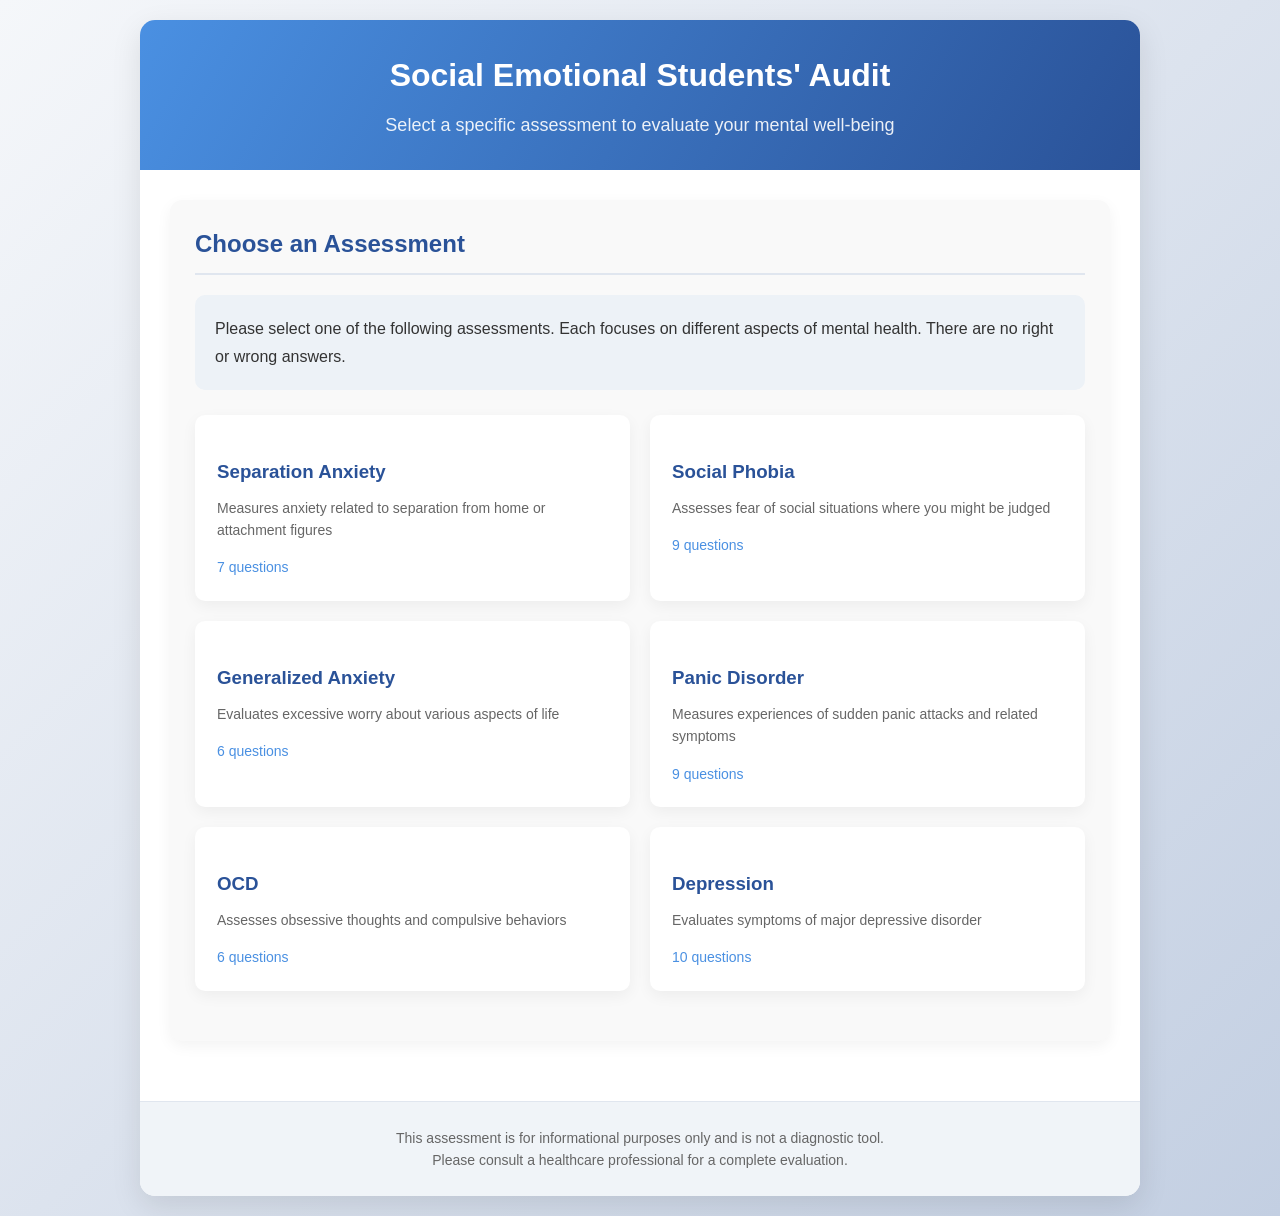
==== index.html @ ef43802e "first commit" ====
<!DOCTYPE html>
<html lang="en">
<head>
    <meta charset="UTF-8">
    <meta name="viewport" content="width=device-width, initial-scale=1.0">
    <title>Social Emotional Students' Audit</title>
    <link rel="stylesheet" href="style.css">
</head>
<body>
    <div class="container">
        <header>
            <h1>Social Emotional Students' Audit</h1>
            <p class="tagline">Select a specific assessment to evaluate your mental well-being</p>
        </header>
        
        <div class="content">
            <div id="test-selection-section">
                <div class="section">
                    <h2>Choose an Assessment</h2>
                    <div class="instructions">
                        <p>Please select one of the following assessments. Each focuses on different aspects of mental health. There are no right or wrong answers.</p>
                    </div>
                    
                    <div class="test-grid">
                        <div class="test-card" onclick="selectTest('separation')">
                            <h3>Separation Anxiety</h3>
                            <p>Measures anxiety related to separation from home or attachment figures</p>
                            <div class="questions-count">7 questions</div>
                        </div>
                        
                        <div class="test-card" onclick="selectTest('social')">
                            <h3>Social Phobia</h3>
                            <p>Assesses fear of social situations where you might be judged</p>
                            <div class="questions-count">9 questions</div>
                        </div>
                        
                        <div class="test-card" onclick="selectTest('generalized')">
                            <h3>Generalized Anxiety</h3>
                            <p>Evaluates excessive worry about various aspects of life</p>
                            <div class="questions-count">6 questions</div>
                        </div>
                        
                        <div class="test-card" onclick="selectTest('panic')">
                            <h3>Panic Disorder</h3>
                            <p>Measures experiences of sudden panic attacks and related symptoms</p>
                            <div class="questions-count">9 questions</div>
                        </div>
                        
                        <div class="test-card" onclick="selectTest('ocd')">
                            <h3>OCD</h3>
                            <p>Assesses obsessive thoughts and compulsive behaviors</p>
                            <div class="questions-count">6 questions</div>
                        </div>
                        
                        <div class="test-card" onclick="selectTest('depression')">
                            <h3>Depression</h3>
                            <p>Evaluates symptoms of major depressive disorder</p>
                            <div class="questions-count">10 questions</div>
                        </div>
                    </div>
                </div>
            </div>
            
            <div id="survey-section" class="hidden">
                <div class="section">
                    <h2 id="current-test-title">Test Title</h2>
                    
                    <div class="progress-container">
                        <div class="progress-text">Progress: <span id="progress-text">0%</span></div>
                        <div class="progress-bar">
                            <div class="progress" id="progress"></div>
                        </div>
                    </div>
                    
                    <div id="questions-container">
                    </div>
                    
                    <div class="nav-buttons">
                        <button id="prev-btn" class="secondary-btn" disabled>Previous</button>
                        <button id="next-btn">Next Question</button>
                    </div>
                </div>
            </div>
            
            <div id="completion-section" class="hidden">
                <div class="section">
                    <h2>Assessment Complete</h2>
                    <p>Thank you for completing the assessment. Your responses have been recorded.</p>
                    
                    <div class="results">
                        <h3>Your Results</h3>
                        <p id="results-content">Based on your responses, you may be experiencing some symptoms. It's important to consult with a mental health professional for a complete evaluation.</p>
                    </div>
                    
                    <div class="nav-buttons">
                        <button id="new-test-btn" class="secondary-btn">Take Another Test</button>
                        <button id="finish-btn">Finish</button>
                    </div>
                </div>
            </div>
        </div>
        
        <footer>
            <p>This assessment is for informational purposes only and is not a diagnostic tool.</p>
            <p>Please consult a healthcare professional for a complete evaluation.</p>
        </footer>
    </div>

    <script>
        // Test data
        const tests = {
            separation: {
                title: "Separation Anxiety Disorder",
                questions: [
                    "I would feel afraid of being on my own at home",
                    "I worry about being away from my parents",
                    "I feel scared if I have to sleep on my own",
                    "I have trouble going to school in the mornings because i feel nervous or afraid",
                    "I am afraid of being in a crowded place(like morning assembly, dining hall, house meetings, church service, entertainment)",
                    "I worry when I go to bed at night",
                    "I will often be scared if I had to stay away from home overnight"
                ]
            },
            social: {
                title: "Social Phobia",
                questions: [
                    "I worry when I think I have done poorly at something such as class test and examination",
                    "I feel worried when I have to take a class test",
                    "I feel worried when i think someone is angry with me",
                    "I worry that I will do badly at my school work",
                    "I worry I might look foolish in the eyes of others",
                    "I worry about making mistakes and being mocked",
                    "I worry what other people think of me",
                    "I feel afraid if I have to talk in front of my class",
                    "I feel afraid that I will make mistakes in front of people"
                ]
            },
            generalized: {
                title: "Generalized Anxiety Disorder",
                questions: [
                    "I worry about things",
                    "I worry that something awful will happen to someone in my family",
                    "I worry that bad things will happen to me",
                    "I worry that something bad will happen",
                    "I worry about what is going to happen",
                    "I think about death"
                ]
            },
            panic: {
                title: "Panic Disorder",
                questions: [
                    "When I have a problem, I get a funny feeling in my stomach",
                    "I suddenly have difficulty breathing for no reason",
                    "When I have a problem, my heart beats really fast",
                    "I suddenly start to tremble or shake when there is no reason for this",
                    "After I have a problem, I feel shaky",
                    "I get really scared for no reason at all",
                    "I get dizzy or faint when there is no reason for this",
                    "My heart suddenly starts to beat too quickly for no reason",
                    "I get a scared feeling when there is no reason for that"
                ]
            },
            ocd: {
                title: "Obsessive-Compulsive Disorder",
                questions: [
                    "I get bothered by bad or silly thoughts or pictures in my mind",
                    "I have to check that I have done things right (like the switch is off, or the door is locked)",
                    "I can't seem to get bad or silly thoughts out of my head",
                    "I have to think of special thoughts (like numbers or words) to stop bad things from happening",
                    "I have to do some things over and over again (like washing my hands, cleaning or putting things in a certain order)",
                    "I have to do some things in just the right way to stop bad things from happening"
                ]
            },
            depression: {
                title: "Major Depressive Disorder",
                questions: [
                    "I feel sad or empty",
                    "Nothing is much fun anymore",
                    "I have trouble sleeping",
                    "I have problems with my appetite",
                    "I have no energy for things",
                    "I feel guilty",
                    "I cannot think clearly",
                    "I feel worthless",
                    "I feel like I do not want to move",
                    "I feel restless"
                ]
            }
        };

        const options = ["Never", "Sometimes", "Often", "Always"];
        let currentTest = null;
        let currentQuestion = 0;
        let responses = {};
        
        // Select a test to take
        function selectTest(testId) {
            currentTest = testId;
            currentQuestion = 0;
            responses = {};
            
            // Update UI
            document.getElementById('test-selection-section').classList.add('hidden');
            document.getElementById('survey-section').classList.remove('hidden');
            document.getElementById('current-test-title').textContent = tests[testId].title;
            
            // Display first question
            displayQuestion();
        }
        
        // Display current question
        function displayQuestion() {
            const container = document.getElementById('questions-container');
            container.innerHTML = '';
            
            // Add question
            const questionElem = document.createElement('div');
            questionElem.className = 'question';
            
            const questionNumber = document.createElement('div');
            questionNumber.className = 'question-number';
            questionNumber.textContent = `Question ${currentQuestion + 1} of ${tests[currentTest].questions.length}`;
            questionElem.appendChild(questionNumber);
            
            const questionText = document.createElement('div');
            questionText.className = 'question-text';
            questionText.textContent = tests[currentTest].questions[currentQuestion];
            questionElem.appendChild(questionText);
            
            container.appendChild(questionElem);
            
            // Add options
            const optionsContainer = document.createElement('div');
            optionsContainer.className = 'options';
            
            options.forEach((option, index) => {
                const optionDiv = document.createElement('div');
                optionDiv.className = 'option';
                
                const input = document.createElement('input');
                input.type = 'radio';
                input.name = 'response';
                input.value = index;
                input.id = `option-${index}`;
                
                if (responses[currentQuestion] === index) {
                    input.checked = true;
                }
                
                input.addEventListener('change', () => {
                    responses[currentQuestion] = index;
                    updateNavigation();
                });
                
                const label = document.createElement('label');
                label.htmlFor = `option-${index}`;
                label.textContent = option;
                
                optionDiv.appendChild(input);
                optionDiv.appendChild(label);
                optionsContainer.appendChild(optionDiv);
            });
            
            container.appendChild(optionsContainer);
            
            // Update progress
            updateProgress();
            
            // Update navigation buttons
            updateNavigation();
        }
        
        // Update progress bar
        function updateProgress() {
            const progress = ((currentQuestion + 1) / tests[currentTest].questions.length) * 100;
            document.getElementById('progress').style.width = `${progress}%`;
            document.getElementById('progress-text').textContent = `${Math.round(progress)}%`;
        }
        
        // Update navigation buttons
        function updateNavigation() {
            const prevBtn = document.getElementById('prev-btn');
            const nextBtn = document.getElementById('next-btn');
            
            // Enable/disable previous button
            prevBtn.disabled = currentQuestion === 0;

            // Enable/disable next button based on whether current question is answered
            const isAnswered = responses[currentQuestion] !== undefined && responses[currentQuestion] !== null;
            nextBtn.disabled = !isAnswered;
            
            // Update next button text if at the last question
            if (currentQuestion === tests[currentTest].questions.length - 1) {
                nextBtn.textContent = 'Finish Test';
            } else {
                nextBtn.textContent = 'Next Question';
            }
        }
        
        // Navigate to next question
        function nextQuestion() {
            // Check if current question has been answered
            if (responses[currentQuestion] === undefined || responses[currentQuestion] === null) {
                alert('Please select an answer before proceeeding.');
                return
            }

            if (currentQuestion === tests[currentTest].questions.length - 1) {
                // Finished the test
                completeTest();
                return;
            }
            
            currentQuestion++;
            displayQuestion();
        }
        
        // Navigate to previous question
        function prevQuestion() {
            if (currentQuestion > 0) {
                currentQuestion--;
                displayQuestion();
            }
        }
        
        // Complete the test
        function completeTest() {
            document.getElementById('survey-section').classList.add('hidden');
            document.getElementById('completion-section').classList.remove('hidden');
            
            // Calculate a simple score (for demonstration only)
            const score = Object.values(responses).reduce((sum, response) => sum + (response || 0), 0);
            const maxScore = tests[currentTest].questions.length * 3;
            const percentage = (score / maxScore) * 100;
            
            // Display results based on score
            let resultText = "";
            if (percentage < 25) {
                resultText = "Based on your responses, you appear to have minimal symptoms in this area. This is a positive indicator of your mental well-being.";
            } else if (percentage < 50) {
                resultText = "Your responses suggest you may be experiencing some mild symptoms. It might be helpful to monitor these feelings and consider speaking with a professional if they persist.";
            } else if (percentage < 75) {
                resultText = "Your results indicate moderate symptoms that may be affecting your daily life. It's recommended to consult with a mental health professional for further evaluation.";
            } else {
                resultText = "Your responses suggest you may be experiencing significant symptoms. We strongly recommend consulting with a mental health professional for a comprehensive evaluation and support.";
            }
            
            document.getElementById('results-content').textContent = resultText;
            
            // Send data to backend
            sendResultsToBackend();
        }
        
        // Send results to backend
        function sendResultsToBackend() {
            const data = {
                testType: currentTest,
                responses: responses,
                score: Object.values(responses).reduce((sum, response) => sum + (response || 0), 0),
                timestamp: new Date().toISOString()
            };
            
            fetch('http://localhost:5000/save-results', {
                method: 'POST',
                headers: {
                    'Content-Type': 'application/json',
                },
                body: JSON.stringify(data),
            })
            .then(response => response.json())
            .then(data => {
                console.log('Results saved successfully:', data);
            })
            .catch((error) => {
                console.error('Error saving results:', error);
            });
        }
        
        // Start a new test
        function newTest() {
            document.getElementById('completion-section').classList.add('hidden');
            document.getElementById('test-selection-section').classList.remove('hidden');
        }
        
        // Finish and go back to selection
        function finishTest() {
            document.getElementById('completion-section').classList.add('hidden');
            document.getElementById('test-selection-section').classList.remove('hidden');
        }
        
        // Set up event listeners
        document.addEventListener('DOMContentLoaded', () => {
            document.getElementById('next-btn').addEventListener('click', nextQuestion);
            document.getElementById('prev-btn').addEventListener('click', prevQuestion);
            document.getElementById('new-test-btn').addEventListener('click', newTest);
            document.getElementById('finish-btn').addEventListener('click', finishTest);
        });
    </script>
</body>
</html>
---- style.css ----
* {
    box-sizing: border-box;
    margin: 0;
    padding: 0;
    font-family: 'Segoe UI', Tahoma, Geneva, Verdana, sans-serif;
}

body {
    background: linear-gradient(135deg, #f5f7fa 0%, #c3cfe2 100%);
    color: #333;
    line-height: 1.6;
    min-height: 100vh;
    padding: 20px;
}

.container {
    max-width: 1000px;
    margin: 0 auto;
    background: white;
    border-radius: 15px;
    box-shadow: 0 10px 30px rgba(0, 0, 0, 0.1);
    overflow: hidden;
}

header {
    background: linear-gradient(120deg, #4a90e2 0%, #2a5298 100%);
    color: white;
    padding: 30px;
    text-align: center;
}

h1 {
    font-size: 32px;
    margin-bottom: 10px;
}

.tagline {
    font-size: 18px;
    opacity: 0.9;
}

.content {
    padding: 30px;
}

.section {
    margin-bottom: 30px;
    padding: 25px;
    border-radius: 12px;
    background: #f9f9f9;
    box-shadow: 0 5px 15px rgba(0, 0, 0, 0.05);
}

h2 {
    color: #2a5298;
    margin-bottom: 20px;
    padding-bottom: 10px;
    border-bottom: 2px solid #e0e6ef;
}

h3 {
    color: #4a90e2;
    margin: 20px 0 15px;
}

.instructions {
    background: #edf2f7;
    padding: 20px;
    border-radius: 10px;
    margin-bottom: 25px;
    font-size: 16px;
    line-height: 1.7;
}

.test-grid {
    display: grid;
    grid-template-columns: repeat(auto-fill, minmax(300px, 1fr));
    gap: 20px;
    margin: 25px 0;
}

.test-card {
    background: white;
    border-radius: 10px;
    padding: 20px;
    box-shadow: 0 5px 15px rgba(0, 0, 0, 0.05);
    transition: transform 0.3s, box-shadow 0.3s;
    cursor: pointer;
    border: 2px solid transparent;
}

.test-card:hover {
    transform: translateY(-5px);
    box-shadow: 0 8px 20px rgba(0, 0, 0, 0.1);
    border-color: #4a90e2;
}

.test-card h3 {
    color: #2a5298;
    margin-bottom: 10px;
}

.test-card p {
    color: #666;
    font-size: 14px;
    margin-bottom: 15px;
}

.question {
    margin-bottom: 25px;
    padding-bottom: 20px;
    border-bottom: 1px solid #eee;
}

.question-text {
    font-weight: 500;
    margin-bottom: 15px;
    font-size: 17px;
}

.options {
    display: grid;
    grid-template-columns: repeat(4, 1fr);
    gap: 10px;
}

.option {
    display: flex;
    flex-direction: column;
    align-items: center;
}

.option input[type="radio"] {
    margin-bottom: 8px;
    transform: scale(1.4);
    cursor: pointer;
}

.option input[type="radio"]:required {
    border-color: e74c3c;
}

.option label {
    font-size: 14px;
    text-align: center;
    cursor: pointer;
}

.nav-buttons {
    display: flex;
    justify-content: space-between;
    margin-top: 30px;
}

button {
    background: linear-gradient(120deg, #4a90e2 0%, #2a5298 100%);
    color: white;
    border: none;
    padding: 14px 28px;
    border-radius: 8px;
    cursor: pointer;
    font-size: 16px;
    font-weight: 600;
    transition: all 0.3s;
    box-shadow: 0 4px 6px rgba(50, 90, 200, 0.2);
}

button:hover {
    transform: translateY(-2px);
    box-shadow: 0 6px 12px rgba(50, 90, 200, 0.3);
}

button:disabled {
    background: #cccccc;
    cursor: not-allowed;
    transform: none;
    box-shadow: none;
}

.secondary-btn {
    background: #f0f4f8;
    color: #4a90e2;
    border: 1px solid #d0d9e6;
}

.progress-container {
    margin: 30px 0;
}

.progress-text {
    text-align: center;
    margin-bottom: 10px;
    font-weight: 500;
    color: #4a90e2;
}

.progress-bar {
    height: 12px;
    background-color: #e0e6ef;
    border-radius: 10px;
    overflow: hidden;
}

.progress {
    height: 100%;
    background: linear-gradient(120deg, #4a90e2 0%, #2a5298 100%);
    width: 0%;
    transition: width 0.5s;
    border-radius: 10px;
}

footer {
    text-align: center;
    padding: 25px;
    background: #f0f4f8;
    color: #666;
    font-size: 14px;
    border-top: 1px solid #e0e6ef;
}

.hidden {
    display: none;
}

.results {
    background: #edf7ff;
    padding: 25px;
    border-radius: 10px;
    margin-top: 30px;
}

.results h3 {
    color: #2a5298;
    margin-bottom: 15px;
}

.question-number {
    font-weight: 600;
    color: #4a90e2;
    margin-bottom: 10px;
}

.questions-count {
    font-size: 14px;
    color: #4a90e2;
    font-weight: 500;
}

@media (max-width: 768px) {
    .options {
        grid-template-columns: repeat(2, 1fr);
        gap: 15px;
    }
    
    .test-grid {
        grid-template-columns: 1fr;
    }
    
    button {
        padding: 12px 20px;
        font-size: 15px;
    }
    
    .content {
        padding: 15px;
    }
    
    .section {
        padding: 20px;
    }
}
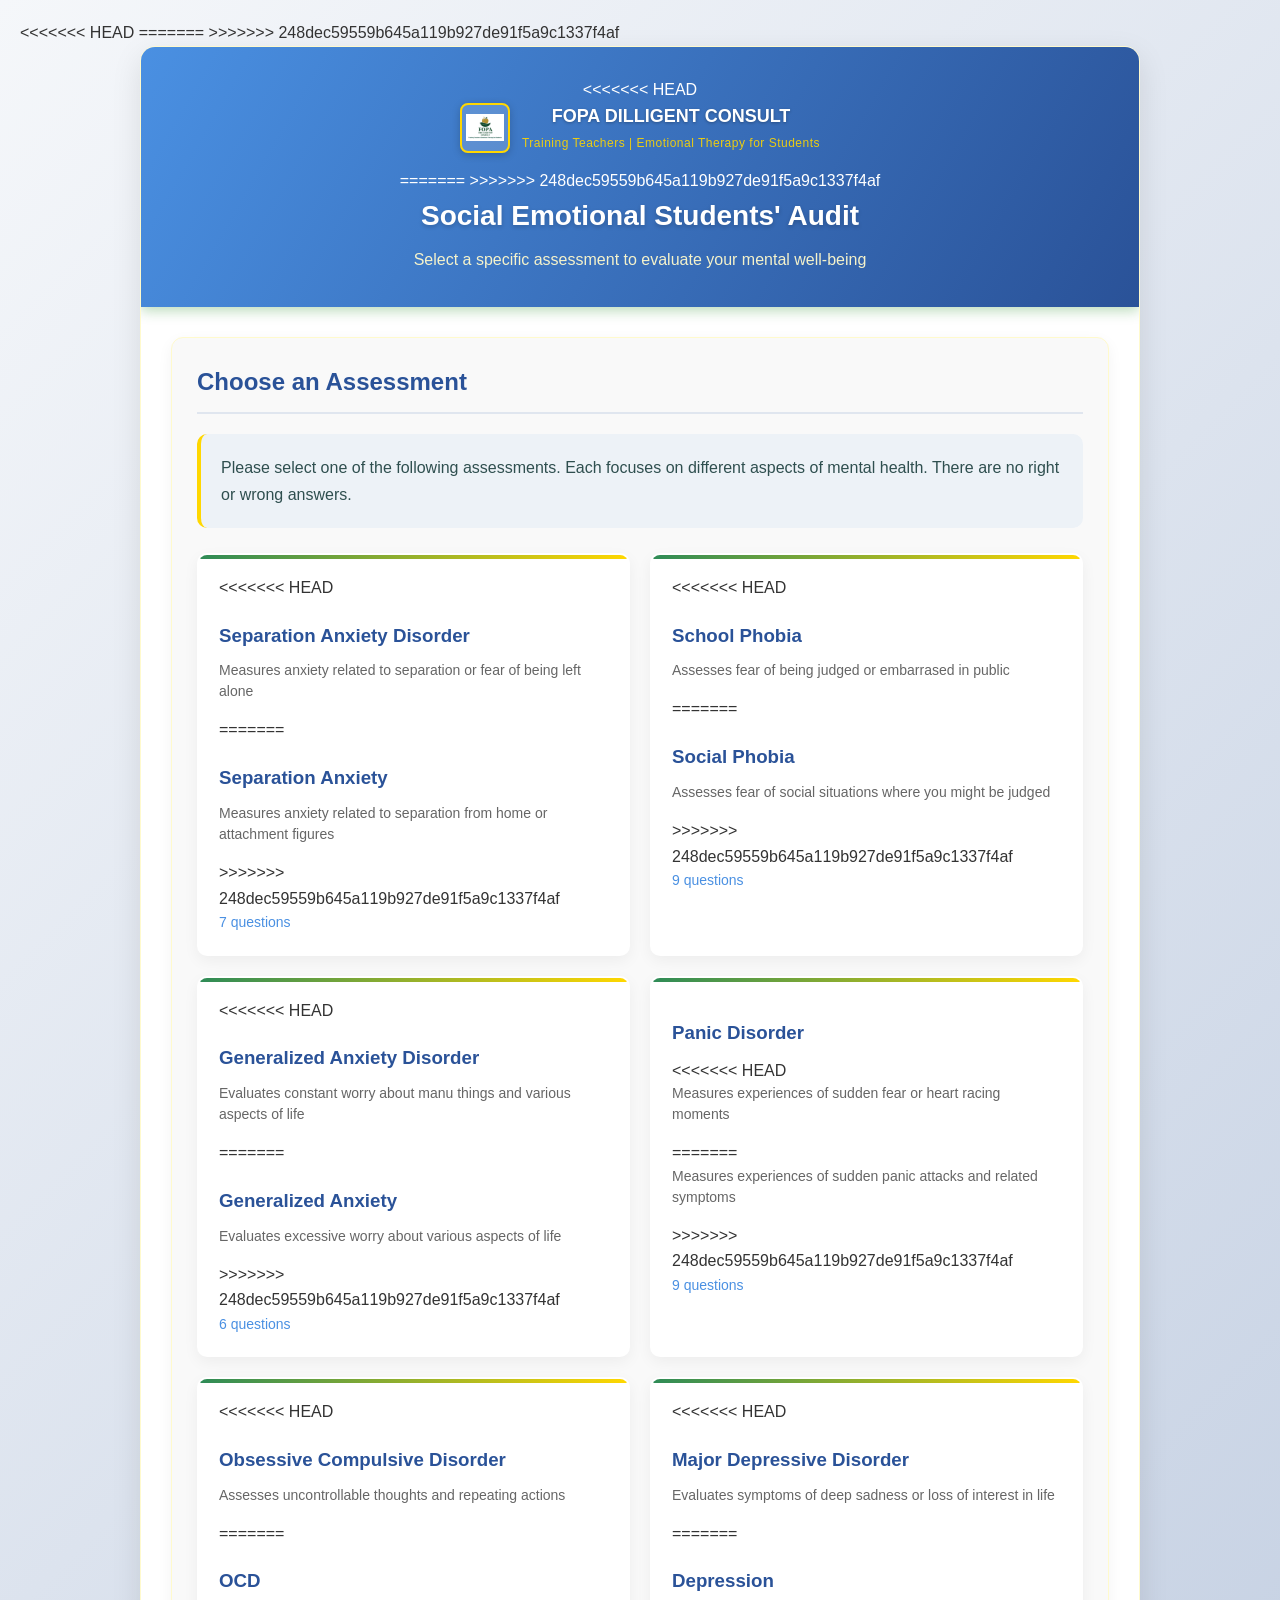
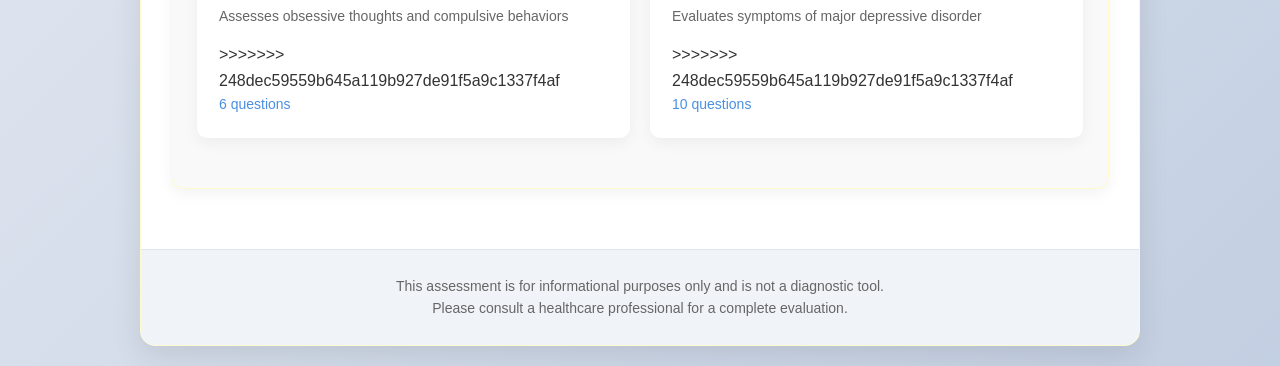
==== commit 3fccb55d: "first commit" ====
--- a/index.html
+++ b/index.html
@@ -4,11 +4,25 @@
     <meta charset="UTF-8">
     <meta name="viewport" content="width=device-width, initial-scale=1.0">
     <title>Social Emotional Students' Audit</title>
+<<<<<<< HEAD
+    <link rel="stylesheet" href="static/style.css">
+=======
     <link rel="stylesheet" href="style.css">
+>>>>>>> 248dec59559b645a119b927de91f5a9c1337f4af
 </head>
 <body>
     <div class="container">
         <header>
+<<<<<<< HEAD
+            <div class="logo-container">
+                <img src="static/WhatsApp Image 2025-09-24 at 12.29.57_2d3b532d.jpg" alt="FOPA DILLIGENT CONSULT Logo" class="logo">
+                <div class="logo-text">
+                    <h1>FOPA DILLIGENT CONSULT</h1>
+                    <p class="organization-tagline">Training Teachers | Emotional Therapy for Students </p>
+                </div>  
+            </div>  
+=======
+>>>>>>> 248dec59559b645a119b927de91f5a9c1337f4af
             <h1>Social Emotional Students' Audit</h1>
             <p class="tagline">Select a specific assessment to evaluate your mental well-being</p>
         </header>
@@ -23,38 +37,67 @@
                     
                     <div class="test-grid">
                         <div class="test-card" onclick="selectTest('separation')">
+<<<<<<< HEAD
+                            <h3>Separation Anxiety Disorder</h3>
+                            <p>Measures anxiety related to separation or fear of being left alone</p>
+=======
                             <h3>Separation Anxiety</h3>
                             <p>Measures anxiety related to separation from home or attachment figures</p>
+>>>>>>> 248dec59559b645a119b927de91f5a9c1337f4af
                             <div class="questions-count">7 questions</div>
                         </div>
                         
                         <div class="test-card" onclick="selectTest('social')">
+<<<<<<< HEAD
+                            <h3>School Phobia</h3>
+                            <p>Assesses fear of being judged or embarrased in public</p>
+=======
                             <h3>Social Phobia</h3>
                             <p>Assesses fear of social situations where you might be judged</p>
+>>>>>>> 248dec59559b645a119b927de91f5a9c1337f4af
                             <div class="questions-count">9 questions</div>
                         </div>
                         
                         <div class="test-card" onclick="selectTest('generalized')">
+<<<<<<< HEAD
+                            <h3>Generalized Anxiety Disorder</h3>
+                            <p>Evaluates constant worry about manu things and various aspects of life</p>
+=======
                             <h3>Generalized Anxiety</h3>
                             <p>Evaluates excessive worry about various aspects of life</p>
+>>>>>>> 248dec59559b645a119b927de91f5a9c1337f4af
                             <div class="questions-count">6 questions</div>
                         </div>
                         
                         <div class="test-card" onclick="selectTest('panic')">
                             <h3>Panic Disorder</h3>
+<<<<<<< HEAD
+                            <p>Measures experiences of sudden fear or heart racing moments</p>
+=======
                             <p>Measures experiences of sudden panic attacks and related symptoms</p>
+>>>>>>> 248dec59559b645a119b927de91f5a9c1337f4af
                             <div class="questions-count">9 questions</div>
                         </div>
                         
                         <div class="test-card" onclick="selectTest('ocd')">
+<<<<<<< HEAD
+                            <h3>Obsessive Compulsive Disorder</h3>
+                            <p>Assesses uncontrollable thoughts and repeating actions</p>
+=======
                             <h3>OCD</h3>
                             <p>Assesses obsessive thoughts and compulsive behaviors</p>
+>>>>>>> 248dec59559b645a119b927de91f5a9c1337f4af
                             <div class="questions-count">6 questions</div>
                         </div>
                         
                         <div class="test-card" onclick="selectTest('depression')">
+<<<<<<< HEAD
+                            <h3>Major Depressive Disorder</h3>
+                            <p>Evaluates symptoms of deep sadness or loss of interest in life</p>
+=======
                             <h3>Depression</h3>
                             <p>Evaluates symptoms of major depressive disorder</p>
+>>>>>>> 248dec59559b645a119b927de91f5a9c1337f4af
                             <div class="questions-count">10 questions</div>
                         </div>
                     </div>
@@ -107,6 +150,69 @@
     </div>
 
     <script>
+<<<<<<< HEAD
+        // Scoring interpretation data
+        const scoringRanges = {
+            separation: {
+                ranges: [
+                    { min: 0, max: 5, stage: "Normal Stage", message: "Your results show that you feel okay most days. You are managing separation anxiety (fear of being left alone) very well, and can cope with school and social life." },
+                    { min: 6, max: 10, stage: "Mild Stage", message: "Your results show that you're struggling a bit more than usual. Some signs of separation anxiety (fear of being left alone) are beginning to show (manifest) but they are still manageable." },
+                    { min: 11, max: 16, stage: "Elevated Stage", message: "Your results show that separation anxiety (fear of being left alone) is becoming more serious and it's affecting your school life (i.e., academics, behaviour, relational adjustments)." },
+                    { min: 17, max: 21, stage: "Clinical/Counselling Stage", message: "Your results show that your separation anxiety (fear of being left alone) has become severe or extreme making school life very difficult. You may require a professional help including counselling and medical intervention." },
+
+                ],
+                maxScore: 21 // 7 questions, max score 3 each
+            },
+            social: {
+                ranges: [
+                    { min: 0, max: 6, stage: "Normal Stage", message: "Your results show that you feel okay most days. You are managing your fear of being judged or embarrassed in public very well, and can cope with school and social life." },
+                    { min: 7, max: 13, stage: "Mild Stage", message: "Your results show that you're struggling a bit more than usual. Some signs of social phobia (fear of being judged or embarrassed in public) are beginning to show (manifest) but they are still manageable." },
+                    { min: 14, max: 20, stage: "Elevated Stage", message: "Your results show that social phobia (fear of being judged or embarrassed in public) is becoming more serious and it's affecting your school life (i.e., academics, behaviour, relational adjustments)." },
+                    { min: 21, max: 27, stage: "Clinical/Counselling Stage", message: "Your results show that your social phobia (fear of being judged or embarrassed in public) has become severe or extreme making school life very difficult. You may require a professional help including counselling and medical intervention." },
+                ],
+                maxScore: 27 // 9 questions, max score 3 each
+            },
+            generalized: {
+                ranges: [
+            { min: 0, max: 4, stage: "Normal Stage", message: "Your results show that you feel okay most days. You are managing your possible worry about many things that may happen particularly in school." },
+            { min: 5, max: 9, stage: "Mild Stage", message: "Your results show that you're struggling a bit more than usual. Some signs of constant worrying are beginning to show but they are still manageable with the right help." },
+            { min: 10, max: 13, stage: "Elevated Stage", message: "Your results show that your constant worry about many things is becoming more serious and may be affecting your school life and relationships (academics, behaviour, relational adjustments)." },
+            { min: 14, max: 18, stage: "Clinical/Counselling Stage", message: "Your results show that your constant worrying about many things has become severe and profound making school life very difficult. You may require a professional help including counselling and medical intervention." }
+                ],
+                maxScore: 18 // 6 questions, max score 3 each
+            },
+            panic: {
+                ranges: [
+            { min: 0, max: 6, stage: "Normal Stage", message: "Your results show that you feel okay most days. You are managing your sudden fear attacks, and you are able to cope with school and social life." },
+            { min: 7, max: 13, stage: "Mild Stage", message: "Your results show that you're struggling a bit more than usual. Some signs of sudden fear attacks or panic disorder are beginning to manifest but they are still manageable." },
+            { min: 14, max: 20, stage: "Elevated Stage", message: "Your results show that sudden fear attacks or heart racing moments are becoming more serious and may be affecting your school life and social interaction (i.e., academics, behaviour, relational adjustments)." },
+            { min: 21, max: 27, stage: "Clinical/Counselling Stage", message: "Your results show that your sudden fear attacks or heart racing moments has become severe or extreme making school life very difficult. You may require a professional help including counselling and medical intervention." }
+                ],
+                maxScore: 27 // 9 questions, max score 3 each
+            },
+            ocd: {
+                ranges: [
+            { min: 0, max: 4, stage: "Normal Stage", message: "Your results indicate that you feel okay most days. You have little to no symptoms of uncontrollable thoughts and you are coping very well with school life." },
+            { min: 5, max: 9, stage: "Mild Stage", message: "Your results show that you may be struggling with repetitive thoughts. Some signs of obsessive-compulsive disorder may be manifesting but they are still manageable." },
+            { min: 10, max: 13, stage: "Elevated Stage", message: "Your results show that uncontrollable thoughts and ideation are becoming more serious and may be affecting your school life and social interaction (i.e., academics, behaviour, relational adjustments)." },
+            { min: 14, max: 18, stage: "Clinical/Counselling Stage", message: "Your results show that uncontrollable thoughts have become severe or extreme making school life very difficult. You may require a professional help including counselling and medical intervention." }
+                ],
+                maxScore: 18 // 6 questions, max score 3 each
+            },
+            depression: {
+                ranges: [
+            { min: 0, max: 7, stage: "Normal Stage", message: "Your results indicate that you feel most days. You have little to no symptoms of deep sadness or loss of interest in life generally." },
+            { min: 8, max: 15, stage: "Mild Stage", message: "Your results show that you may be struggling with major depressive disorder. Some symptoms of deep sadness or loss of interest in life may be showing but they are still manageable." },
+            { min: 16, max: 22, stage: "Elevated Stage", message: "Your results show that your loss of interest in life or deep sadness is becoming more serious and may be affecting your school life and social interaction (i.e., academics, behaviour, relational adjustments)." },
+            { min: 23, max: 30, stage: "Counselling/Clinical Stage", message: "Your results show that your loss of interest in life has become severe or extreme making school and social life very difficult. You may require a professional help including counselling and medical intervention." }
+                ],
+                maxScore: 30 // 10 questions, max score 3 each
+            }
+
+        };
+
+=======
+>>>>>>> 248dec59559b645a119b927de91f5a9c1337f4af
         // Test data
         const tests = {
             separation: {
@@ -122,7 +228,11 @@
                 ]
             },
             social: {
+<<<<<<< HEAD
+                title: "School Phobia",
+=======
                 title: "Social Phobia",
+>>>>>>> 248dec59559b645a119b927de91f5a9c1337f4af
                 questions: [
                     "I worry when I think I have done poorly at something such as class test and examination",
                     "I feel worried when I have to take a class test",
@@ -328,6 +438,64 @@
             document.getElementById('survey-section').classList.add('hidden');
             document.getElementById('completion-section').classList.remove('hidden');
             
+<<<<<<< HEAD
+            // Calculate score based on your point system (Never=0, Sometimes=1, Often=2, Always=3)
+            const score = Object.values(responses).reduce((sum, response) => sum + (response || 0), 0);
+            const maxScore = scoringRanges[currentTest].maxScore;
+
+            // Find the appropriate stage based on score
+            const stageInfo = scoringRanges[currentTest].ranges.find(range => 
+                score >= range.min && score <= range.max
+            ) || scoringRanges[currentTest].ranges[scoringRanges[currentTest].ranges.length - 1];
+
+            // Display results
+            const resultsContent = document.getElementById('results-content');
+            resultsContent.innerHTML = `
+                <div class="score-display">
+                    <h4>Your Score: ${score} out of ${maxScore}</h4>
+                    <div class="stage-indicator ${stageInfo.stage.toLowerCase().replace('/', '-').replace(' ', '-')}">
+                        <strong>${stageInfo.stage}</strong>
+                    </div>
+                </div>
+                <div class="interpretation">
+                    <p>${stageInfo.message}</p>
+                </div>
+                <div class="score-breakdown">
+                    <p><strong>Score Interpretation:</strong></p>
+                    <p>${score} points: ${getScoreDescription(score, currentTest)}</p>
+                </div>
+            `;
+            
+            // Send data to backend
+            sendResultsToBackend(score, stageInfo.stage);
+        }
+
+        // Helper function to get score description
+        function getScoreDescription(score, testType) {
+             const ranges = scoringRanges[testType].ranges;
+            for (let range of ranges) {
+                if (score >= range.min && score <= range.max) {
+                    return `This falls within the ${range.stage} range (${range.min}-${range.max} points)`;
+                }
+            }
+            return "Score interpretation not available";
+        }
+        
+        // Save results to localStorage
+        function sendResultsToBackend(score, stage) {
+            const data = {
+                testType: currentTest,
+                testTitle: tests[currentTest].title,
+                responses: responses,
+                score: score,
+                stage: stage,
+                maxScore: scoringRanges[currentTest].maxScore,
+                timestamp: new Date().toISOString()
+            };
+            let results = JSON.parse(localStorage.getItem('assessmentResults') || '[]');
+            results.push(data);
+            localStorage.setItem('assessmentResults', JSON.stringify(results));
+=======
             // Calculate a simple score (for demonstration only)
             const score = Object.values(responses).reduce((sum, response) => sum + (response || 0), 0);
             const maxScore = tests[currentTest].questions.length * 3;
@@ -374,6 +542,7 @@
             .catch((error) => {
                 console.error('Error saving results:', error);
             });
+>>>>>>> 248dec59559b645a119b927de91f5a9c1337f4af
         }
         
         // Start a new test
--- a/static/style.css
+++ b/static/style.css
@@ -0,0 +1,523 @@
+/* Green and Yellow Color Scheme to match your image */
+:root {
+    --primary-green: #2e8b57;      /* Forest green - main brand color */
+    --secondary-green: #3cb371;    /* Medium sea green - accents */
+    --accent-yellow: #ffd700;      /* Golden yellow - highlights */
+    --light-yellow: #fffacd;       /* Lemon chiffon - backgrounds */
+    --dark-green: #228b22;         /* Forest green darker - text accents */
+    --warm-yellow: #ffec8b;        /* Light goldenrod - secondary backgrounds */
+    --text-dark: #2f4f4f;          /* Dark slate gray - main text */
+}
+
+/* Header with gradient background */
+header {
+    background: linear-gradient(135deg, var(--dark-green) 0%, var(--primary-green) 100%);
+    color: white;
+    padding: 15px 30px;
+    text-align: center;
+    box-shadow: 0 4px 12px rgba(34, 139, 34, 0.3);
+}
+
+/* Option 5: Balanced compact logo design */
+.logo-container {
+    display: flex;
+    align-items: center;
+    justify-content: center;
+    gap: 12px;
+    margin-bottom: 15px;
+}
+
+.logo {
+    width: 50px;
+    height: 50px;
+    border-radius: 8px;
+    object-fit: contain;
+    background: rgba(255, 255, 255, 0.15);
+    padding: 4px;
+    border: 2px solid var(--accent-yellow);
+    box-shadow: 0 2px 8px rgba(0, 0, 0, 0.2);
+}
+
+.logo-text h1 {
+    font-size: 18px;
+    margin-bottom: 3px;
+    color: white;
+    font-weight: 600;
+    text-shadow: 0 1px 3px rgba(0, 0, 0, 0.3);
+}
+
+.organization-tagline {
+    font-size: 12px;
+    opacity: 0.9;
+    margin: 0;
+    color: var(--accent-yellow);
+    font-weight: 400;
+    letter-spacing: 0.5px;
+}
+
+/* Main header content */
+header h1 {
+    font-size: 28px;
+    margin-bottom: 8px;
+    color: white;
+    text-shadow: 0 2px 4px rgba(0, 0, 0, 0.2);
+    font-weight: 700;
+}
+
+header .tagline {
+    font-size: 16px;
+    opacity: 0.95;
+    font-weight: 300;
+    color: var(--light-yellow);
+    margin-bottom: 5px;
+}
+
+/* Body and container */
+body {
+    background: linear-gradient(135deg, #f8fff8 0%, #fffef0 100%);
+    color: var(--text-dark);
+    line-height: 1.6;
+    min-height: 100vh;
+    padding: 20px;
+}
+
+.container {
+    max-width: 1000px;
+    margin: 0 auto;
+    background: white;
+    border-radius: 15px;
+    box-shadow: 0 8px 32px rgba(46, 139, 87, 0.15);
+    overflow: hidden;
+    border: 1px solid var(--light-yellow);
+}
+
+/* Sections */
+.section {
+    margin-bottom: 30px;
+    padding: 25px;
+    border-radius: 12px;
+    background: linear-gradient(135deg, #ffffff 0%, #fafffa 100%);
+    box-shadow: 0 4px 15px rgba(46, 139, 87, 0.08);
+    border: 1px solid var(--light-yellow);
+}
+
+h2 {
+    color: var(--dark-green);
+    margin-bottom: 20px;
+    padding-bottom: 10px;
+    border-bottom: 2px solid var(--warm-yellow);
+    font-weight: 600;
+}
+
+h3 {
+    color: var(--primary-green);
+    margin: 20px 0 15px;
+    font-weight: 600;
+}
+
+/* Instructions */
+.instructions {
+    background: linear-gradient(135deg, var(--light-yellow) 0%, var(--warm-yellow) 100%);
+    padding: 20px;
+    border-radius: 10px;
+    margin-bottom: 25px;
+    font-size: 16px;
+    line-height: 1.7;
+    border-left: 4px solid var(--accent-yellow);
+    color: var(--text-dark);
+}
+
+/* Test cards */
+.test-grid {
+    display: grid;
+    grid-template-columns: repeat(auto-fill, minmax(300px, 1fr));
+    gap: 20px;
+    margin: 25px 0;
+}
+
+.test-card {
+    background: linear-gradient(135deg, #ffffff 0%, #f8f8f8 100%);
+    border-radius: 10px;
+    padding: 20px;
+    box-shadow: 0 4px 15px rgba(46, 139, 87, 0.1);
+    transition: all 0.3s ease;
+    cursor: pointer;
+    border: 2px solid transparent;
+    position: relative;
+    overflow: hidden;
+}
+
+.test-card::before {
+    content: '';
+    position: absolute;
+    top: 0;
+    left: 0;
+    right: 0;
+    height: 4px;
+    background: linear-gradient(90deg, var(--primary-green), var(--accent-yellow));
+}
+
+.test-card:hover {
+    border-color: var(--primary-green);
+    transform: translateY(-5px);
+    box-shadow: 0 8px 25px rgba(46, 139, 87, 0.2);
+}
+
+.test-card h3 {
+    color: var(--dark-green);
+    margin-bottom: 10px;
+}
+
+.test-card p {
+    color: var(--text-dark);
+    font-size: 14px;
+    margin-bottom: 15px;
+    line-height: 1.5;
+}
+
+.questions-count {
+    color: var(--primary-green);
+    font-weight: 600;
+    font-size: 13px;
+}
+
+/* Progress bar */
+.progress-container {
+    margin: 30px 0;
+}
+
+.progress-text {
+    text-align: center;
+    margin-bottom: 10px;
+    font-weight: 600;
+    color: var(--primary-green);
+}
+
+.progress-bar {
+    height: 12px;
+    background-color: var(--light-yellow);
+    border-radius: 10px;
+    overflow: hidden;
+    border: 1px solid var(--warm-yellow);
+}
+
+.progress {
+    height: 100%;
+    background: linear-gradient(135deg, var(--primary-green) 0%, var(--accent-yellow) 100%);
+    width: 0%;
+    transition: width 0.5s ease;
+    border-radius: 10px;
+}
+
+/* Questions */
+.question {
+    margin-bottom: 25px;
+    padding-bottom: 20px;
+    border-bottom: 1px solid var(--light-yellow);
+}
+
+.question-number {
+    font-weight: 600;
+    color: var(--primary-green);
+    margin-bottom: 10px;
+    font-size: 14px;
+}
+
+.question-text {
+    font-weight: 500;
+    margin-bottom: 15px;
+    font-size: 17px;
+    color: var(--text-dark);
+}
+
+/* Options */
+.options {
+    display: grid;
+    grid-template-columns: repeat(4, 1fr);
+    gap: 10px;
+}
+
+.option {
+    display: flex;
+    flex-direction: column;
+    align-items: center;
+    padding: 10px;
+    border-radius: 8px;
+    transition: background-color 0.3s;
+}
+
+.option:hover {
+    background-color: var(--light-yellow);
+}
+
+.option input[type="radio"] {
+    margin-bottom: 8px;
+    transform: scale(1.4);
+    cursor: pointer;
+    accent-color: var(--primary-green);
+}
+
+.option input[type="radio"]:checked {
+    accent-color: var(--accent-yellow);
+}
+
+.option label {
+    font-size: 14px;
+    text-align: center;
+    cursor: pointer;
+    font-weight: 500;
+    color: var(--text-dark);
+}
+
+.option input[type="radio"]:checked + label {
+    color: var(--primary-green);
+    font-weight: 600;
+}
+
+/* Buttons */
+.nav-buttons {
+    display: flex;
+    justify-content: space-between;
+    margin-top: 30px;
+}
+
+button {
+    background: linear-gradient(135deg, var(--primary-green) 0%, var(--secondary-green) 100%);
+    color: white;
+    border: none;
+    padding: 14px 28px;
+    border-radius: 8px;
+    cursor: pointer;
+    font-size: 16px;
+    font-weight: 600;
+    transition: all 0.3s ease;
+    box-shadow: 0 4px 12px rgba(46, 139, 87, 0.3);
+    position: relative;
+    overflow: hidden;
+}
+
+button::before {
+    content: '';
+    position: absolute;
+    top: 0;
+    left: -100%;
+    width: 100%;
+    height: 100%;
+    background: linear-gradient(90deg, transparent, rgba(255, 255, 255, 0.2), transparent);
+    transition: left 0.5s;
+}
+
+button:hover::before {
+    left: 100%;
+}
+
+button:hover {
+    transform: translateY(-2px);
+    box-shadow: 0 6px 20px rgba(46, 139, 87, 0.4);
+}
+
+button:disabled {
+    background: #cccccc;
+    cursor: not-allowed;
+    transform: none;
+    box-shadow: none;
+}
+
+button:disabled:hover::before {
+    left: -100%;
+}
+
+.secondary-btn {
+    background: var(--light-yellow);
+    color: var(--dark-green);
+    border: 2px solid var(--accent-yellow);
+    box-shadow: 0 2px 8px rgba(255, 215, 0, 0.3);
+}
+
+.secondary-btn:hover {
+    background: var(--accent-yellow);
+    color: var(--dark-green);
+}
+
+/* Results section */
+.results {
+    background: linear-gradient(135deg, var(--light-yellow) 0%, #f9f9f9 100%);
+    padding: 25px;
+    border-radius: 10px;
+    margin-top: 30px;
+    border-left: 4px solid var(--accent-yellow);
+}
+
+.score-display {
+    text-align: center;
+    margin-bottom: 20px;
+    padding: 15px;
+    background: white;
+    border-radius: 8px;
+    box-shadow: 0 2px 10px rgba(46, 139, 87, 0.1);
+}
+
+.stage-indicator {
+    padding: 12px;
+    border-radius: 8px;
+    margin: 15px 0;
+    font-size: 18px;
+    font-weight: 600;
+}
+
+.normal-stage {
+    background: linear-gradient(135deg, #f0fff0 0%, #e0ffe0 100%);
+    color: var(--dark-green);
+    border: 2px solid #98fb98;
+}
+
+.mild-stage {
+    background: linear-gradient(135deg, #fffacd 0%, #fff8dc 100%);
+    color: #b8860b;
+    border: 2px solid var(--accent-yellow);
+}
+
+.elevated-stage {
+    background: linear-gradient(135deg, #ffebcd 0%, #ffe4b5 100%);
+    color: #daa520;
+    border: 2px solid #ffa500;
+}
+
+.clinical-counselling-stage, .counselling-clinical-stage {
+    background: linear-gradient(135deg, #fff0f5 0%, #ffe4e1 100%);
+    color: #b22222;
+    border: 2px solid #ff69b4;
+}
+
+.interpretation {
+    background: rgba(255, 255, 255, 0.7);
+    padding: 15px;
+    border-radius: 8px;
+    margin: 15px 0;
+    line-height: 1.6;
+    border-left: 3px solid var(--primary-green);
+}
+
+.score-breakdown {
+    background: var(--light-yellow);
+    padding: 15px;
+    border-radius: 8px;
+    margin: 15px 0;
+    border: 1px solid var(--warm-yellow);
+}
+
+/* Footer */
+footer {
+    text-align: center;
+    padding: 25px;
+    background: linear-gradient(135deg, var(--light-yellow) 0%, var(--warm-yellow) 100%);
+    color: var(--text-dark);
+    font-size: 14px;
+    border-top: 1px solid var(--accent-yellow);
+}
+
+.hidden {
+    display: none;
+}
+
+/* Mobile responsiveness */
+@media (max-width: 768px) {
+    .logo-container {
+        gap: 8px;
+        margin-bottom: 10px;
+    }
+    
+    .logo {
+        width: 40px;
+        height: 40px;
+    }
+    
+    .logo-text h1 {
+        font-size: 16px;
+    }
+    
+    .organization-tagline {
+        font-size: 11px;
+    }
+    
+    header {
+        padding: 12px 20px;
+    }
+    
+    header h1 {
+        font-size: 24px;
+    }
+    
+    header .tagline {
+        font-size: 14px;
+    }
+    
+    .test-grid {
+        grid-template-columns: 1fr;
+        gap: 15px;
+    }
+    
+    .options {
+        grid-template-columns: repeat(2, 1fr);
+        gap: 15px;
+    }
+    
+    button {
+        padding: 12px 20px;
+        font-size: 15px;
+    }
+    
+    .content {
+        padding: 20px;
+    }
+    
+    .section {
+        padding: 20px;
+    }
+    
+    .nav-buttons {
+        flex-direction: column;
+        gap: 10px;
+    }
+    
+    .nav-buttons button {
+        width: 100%;
+    }
+}
+
+@media (max-width: 480px) {
+    body {
+        padding: 10px;
+    }
+    
+    .container {
+        border-radius: 10px;
+    }
+    
+    header {
+        padding: 10px 15px;
+    }
+    
+    .logo-text h1 {
+        font-size: 14px;
+    }
+    
+    header h1 {
+        font-size: 20px;
+    }
+    
+    .options {
+        grid-template-columns: 1fr;
+        gap: 10px;
+    }
+    
+    .option {
+        flex-direction: row;
+        justify-content: flex-start;
+        gap: 10px;
+    }
+    
+    .option input[type="radio"] {
+        margin-bottom: 0;
+    }
+}
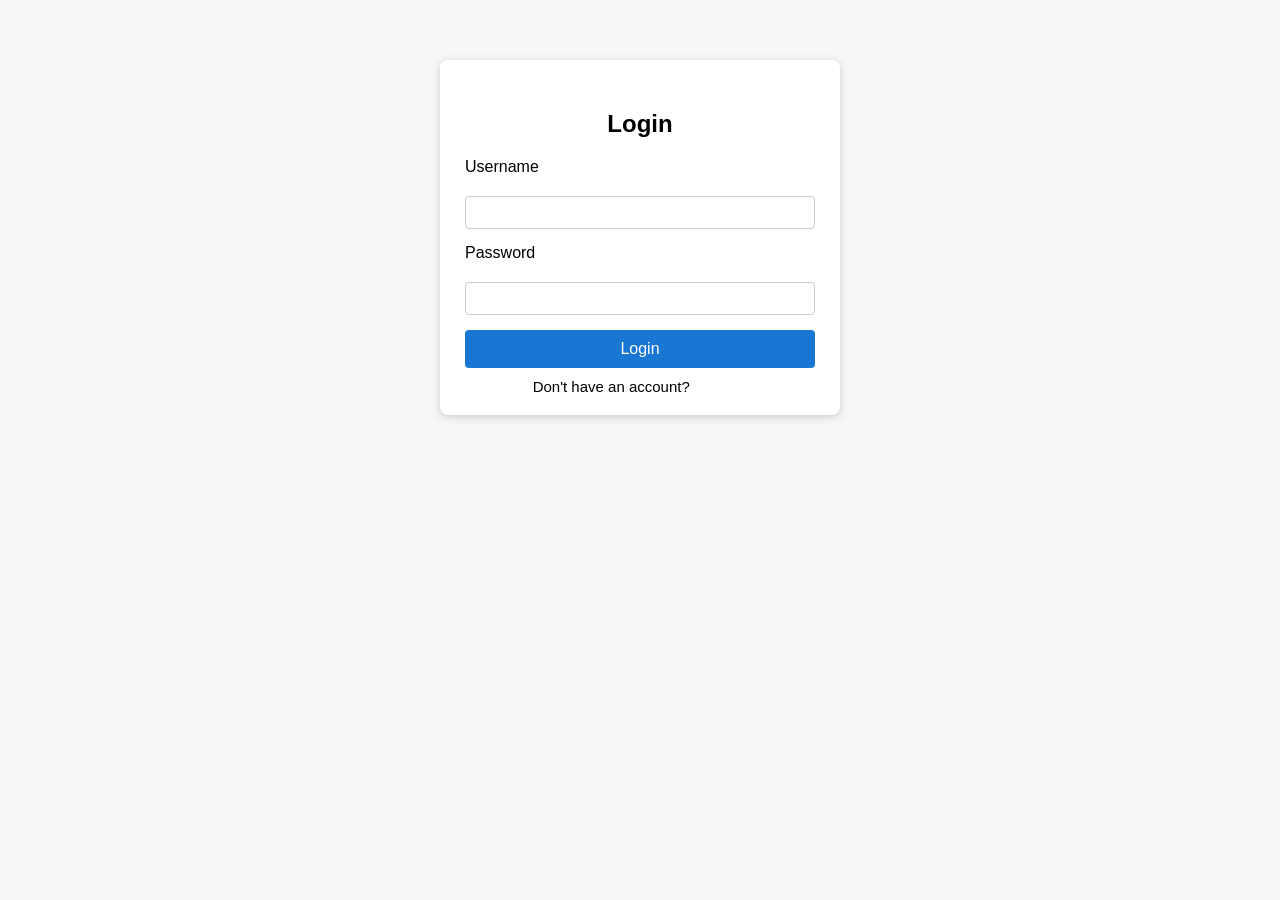
==== commit af11e6c4: "Remove login page and associated styles; update signup page form action and links; enhance main styl" ====
--- a/index.html
+++ b/index.html
@@ -3,567 +3,34 @@
 <head>
     <meta charset="UTF-8">
     <meta name="viewport" content="width=device-width, initial-scale=1.0">
-    <title>Social Emotional Students' Audit</title>
-<<<<<<< HEAD
-    <link rel="stylesheet" href="static/style.css">
-=======
-    <link rel="stylesheet" href="style.css">
->>>>>>> 248dec59559b645a119b927de91f5a9c1337f4af
+    <title>Login</title>
+    <style>
+        body { font-family: Arial, sans-serif; background: #f7f7f7; }
+        .container { max-width: 350px; margin: 60px auto; background: #fff; padding: 30px 25px 20px 25px; border-radius: 8px; box-shadow: 0 2px 8px #ccc; }
+        h2 { text-align: center; margin-bottom: 20px; }
+        form { display: flex; flex-direction: column; gap: 15px; }
+        label { font-weight: 500; margin-bottom: 5px; }
+        input[type="text"], input[type="password"] { padding: 8px; border: 1px solid #ccc; border-radius: 4px; }
+        button[type="submit"] { background: #1976d2; color: #fff; border: none; padding: 10px; border-radius: 4px; font-size: 16px; cursor: pointer; }
+        button[type="submit"]:hover { background: #1565c0; }
+        .switch { text-align: center; margin-top: 10px; font-size: 15px; }
+        .switch a { color: #1976d2; text-decoration: none; }
+        .switch a:hover { text-decoration: underline; }
+    </style>
 </head>
 <body>
     <div class="container">
-        <header>
-<<<<<<< HEAD
-            <div class="logo-container">
-                <img src="static/WhatsApp Image 2025-09-24 at 12.29.57_2d3b532d.jpg" alt="FOPA DILLIGENT CONSULT Logo" class="logo">
-                <div class="logo-text">
-                    <h1>FOPA DILLIGENT CONSULT</h1>
-                    <p class="organization-tagline">Training Teachers | Emotional Therapy for Students </p>
-                </div>  
-            </div>  
-=======
->>>>>>> 248dec59559b645a119b927de91f5a9c1337f4af
-            <h1>Social Emotional Students' Audit</h1>
-            <p class="tagline">Select a specific assessment to evaluate your mental well-being</p>
-        </header>
-        
-        <div class="content">
-            <div id="test-selection-section">
-                <div class="section">
-                    <h2>Choose an Assessment</h2>
-                    <div class="instructions">
-                        <p>Please select one of the following assessments. Each focuses on different aspects of mental health. There are no right or wrong answers.</p>
-                    </div>
-                    
-                    <div class="test-grid">
-                        <div class="test-card" onclick="selectTest('separation')">
-<<<<<<< HEAD
-                            <h3>Separation Anxiety Disorder</h3>
-                            <p>Measures anxiety related to separation or fear of being left alone</p>
-=======
-                            <h3>Separation Anxiety</h3>
-                            <p>Measures anxiety related to separation from home or attachment figures</p>
->>>>>>> 248dec59559b645a119b927de91f5a9c1337f4af
-                            <div class="questions-count">7 questions</div>
-                        </div>
-                        
-                        <div class="test-card" onclick="selectTest('social')">
-<<<<<<< HEAD
-                            <h3>School Phobia</h3>
-                            <p>Assesses fear of being judged or embarrased in public</p>
-=======
-                            <h3>Social Phobia</h3>
-                            <p>Assesses fear of social situations where you might be judged</p>
->>>>>>> 248dec59559b645a119b927de91f5a9c1337f4af
-                            <div class="questions-count">9 questions</div>
-                        </div>
-                        
-                        <div class="test-card" onclick="selectTest('generalized')">
-<<<<<<< HEAD
-                            <h3>Generalized Anxiety Disorder</h3>
-                            <p>Evaluates constant worry about manu things and various aspects of life</p>
-=======
-                            <h3>Generalized Anxiety</h3>
-                            <p>Evaluates excessive worry about various aspects of life</p>
->>>>>>> 248dec59559b645a119b927de91f5a9c1337f4af
-                            <div class="questions-count">6 questions</div>
-                        </div>
-                        
-                        <div class="test-card" onclick="selectTest('panic')">
-                            <h3>Panic Disorder</h3>
-<<<<<<< HEAD
-                            <p>Measures experiences of sudden fear or heart racing moments</p>
-=======
-                            <p>Measures experiences of sudden panic attacks and related symptoms</p>
->>>>>>> 248dec59559b645a119b927de91f5a9c1337f4af
-                            <div class="questions-count">9 questions</div>
-                        </div>
-                        
-                        <div class="test-card" onclick="selectTest('ocd')">
-<<<<<<< HEAD
-                            <h3>Obsessive Compulsive Disorder</h3>
-                            <p>Assesses uncontrollable thoughts and repeating actions</p>
-=======
-                            <h3>OCD</h3>
-                            <p>Assesses obsessive thoughts and compulsive behaviors</p>
->>>>>>> 248dec59559b645a119b927de91f5a9c1337f4af
-                            <div class="questions-count">6 questions</div>
-                        </div>
-                        
-                        <div class="test-card" onclick="selectTest('depression')">
-<<<<<<< HEAD
-                            <h3>Major Depressive Disorder</h3>
-                            <p>Evaluates symptoms of deep sadness or loss of interest in life</p>
-=======
-                            <h3>Depression</h3>
-                            <p>Evaluates symptoms of major depressive disorder</p>
->>>>>>> 248dec59559b645a119b927de91f5a9c1337f4af
-                            <div class="questions-count">10 questions</div>
-                        </div>
-                    </div>
-                </div>
-            </div>
-            
-            <div id="survey-section" class="hidden">
-                <div class="section">
-                    <h2 id="current-test-title">Test Title</h2>
-                    
-                    <div class="progress-container">
-                        <div class="progress-text">Progress: <span id="progress-text">0%</span></div>
-                        <div class="progress-bar">
-                            <div class="progress" id="progress"></div>
-                        </div>
-                    </div>
-                    
-                    <div id="questions-container">
-                    </div>
-                    
-                    <div class="nav-buttons">
-                        <button id="prev-btn" class="secondary-btn" disabled>Previous</button>
-                        <button id="next-btn">Next Question</button>
-                    </div>
-                </div>
-            </div>
-            
-            <div id="completion-section" class="hidden">
-                <div class="section">
-                    <h2>Assessment Complete</h2>
-                    <p>Thank you for completing the assessment. Your responses have been recorded.</p>
-                    
-                    <div class="results">
-                        <h3>Your Results</h3>
-                        <p id="results-content">Based on your responses, you may be experiencing some symptoms. It's important to consult with a mental health professional for a complete evaluation.</p>
-                    </div>
-                    
-                    <div class="nav-buttons">
-                        <button id="new-test-btn" class="secondary-btn">Take Another Test</button>
-                        <button id="finish-btn">Finish</button>
-                    </div>
-                </div>
-            </div>
+        <h2>Login</h2>
+        <form action="/login" method="post">
+            <label for="uname">Username</label>
+            <input type="text" name="uname" id="uname" required>
+            <label for="pword">Password</label>
+            <input type="password" name="pword" id="pword" required>
+            <button type="submit"><a style="text-decoration: none;color: white;" href="home.html">Login</a></button>
+        </form>
+        <div class="switch">
+            Don't have an account? <a style="text-decoration: none;color: white;" href="signup.html">Sign Up</a>
         </div>
-        
-        <footer>
-            <p>This assessment is for informational purposes only and is not a diagnostic tool.</p>
-            <p>Please consult a healthcare professional for a complete evaluation.</p>
-        </footer>
     </div>
-
-    <script>
-<<<<<<< HEAD
-        // Scoring interpretation data
-        const scoringRanges = {
-            separation: {
-                ranges: [
-                    { min: 0, max: 5, stage: "Normal Stage", message: "Your results show that you feel okay most days. You are managing separation anxiety (fear of being left alone) very well, and can cope with school and social life." },
-                    { min: 6, max: 10, stage: "Mild Stage", message: "Your results show that you're struggling a bit more than usual. Some signs of separation anxiety (fear of being left alone) are beginning to show (manifest) but they are still manageable." },
-                    { min: 11, max: 16, stage: "Elevated Stage", message: "Your results show that separation anxiety (fear of being left alone) is becoming more serious and it's affecting your school life (i.e., academics, behaviour, relational adjustments)." },
-                    { min: 17, max: 21, stage: "Clinical/Counselling Stage", message: "Your results show that your separation anxiety (fear of being left alone) has become severe or extreme making school life very difficult. You may require a professional help including counselling and medical intervention." },
-
-                ],
-                maxScore: 21 // 7 questions, max score 3 each
-            },
-            social: {
-                ranges: [
-                    { min: 0, max: 6, stage: "Normal Stage", message: "Your results show that you feel okay most days. You are managing your fear of being judged or embarrassed in public very well, and can cope with school and social life." },
-                    { min: 7, max: 13, stage: "Mild Stage", message: "Your results show that you're struggling a bit more than usual. Some signs of social phobia (fear of being judged or embarrassed in public) are beginning to show (manifest) but they are still manageable." },
-                    { min: 14, max: 20, stage: "Elevated Stage", message: "Your results show that social phobia (fear of being judged or embarrassed in public) is becoming more serious and it's affecting your school life (i.e., academics, behaviour, relational adjustments)." },
-                    { min: 21, max: 27, stage: "Clinical/Counselling Stage", message: "Your results show that your social phobia (fear of being judged or embarrassed in public) has become severe or extreme making school life very difficult. You may require a professional help including counselling and medical intervention." },
-                ],
-                maxScore: 27 // 9 questions, max score 3 each
-            },
-            generalized: {
-                ranges: [
-            { min: 0, max: 4, stage: "Normal Stage", message: "Your results show that you feel okay most days. You are managing your possible worry about many things that may happen particularly in school." },
-            { min: 5, max: 9, stage: "Mild Stage", message: "Your results show that you're struggling a bit more than usual. Some signs of constant worrying are beginning to show but they are still manageable with the right help." },
-            { min: 10, max: 13, stage: "Elevated Stage", message: "Your results show that your constant worry about many things is becoming more serious and may be affecting your school life and relationships (academics, behaviour, relational adjustments)." },
-            { min: 14, max: 18, stage: "Clinical/Counselling Stage", message: "Your results show that your constant worrying about many things has become severe and profound making school life very difficult. You may require a professional help including counselling and medical intervention." }
-                ],
-                maxScore: 18 // 6 questions, max score 3 each
-            },
-            panic: {
-                ranges: [
-            { min: 0, max: 6, stage: "Normal Stage", message: "Your results show that you feel okay most days. You are managing your sudden fear attacks, and you are able to cope with school and social life." },
-            { min: 7, max: 13, stage: "Mild Stage", message: "Your results show that you're struggling a bit more than usual. Some signs of sudden fear attacks or panic disorder are beginning to manifest but they are still manageable." },
-            { min: 14, max: 20, stage: "Elevated Stage", message: "Your results show that sudden fear attacks or heart racing moments are becoming more serious and may be affecting your school life and social interaction (i.e., academics, behaviour, relational adjustments)." },
-            { min: 21, max: 27, stage: "Clinical/Counselling Stage", message: "Your results show that your sudden fear attacks or heart racing moments has become severe or extreme making school life very difficult. You may require a professional help including counselling and medical intervention." }
-                ],
-                maxScore: 27 // 9 questions, max score 3 each
-            },
-            ocd: {
-                ranges: [
-            { min: 0, max: 4, stage: "Normal Stage", message: "Your results indicate that you feel okay most days. You have little to no symptoms of uncontrollable thoughts and you are coping very well with school life." },
-            { min: 5, max: 9, stage: "Mild Stage", message: "Your results show that you may be struggling with repetitive thoughts. Some signs of obsessive-compulsive disorder may be manifesting but they are still manageable." },
-            { min: 10, max: 13, stage: "Elevated Stage", message: "Your results show that uncontrollable thoughts and ideation are becoming more serious and may be affecting your school life and social interaction (i.e., academics, behaviour, relational adjustments)." },
-            { min: 14, max: 18, stage: "Clinical/Counselling Stage", message: "Your results show that uncontrollable thoughts have become severe or extreme making school life very difficult. You may require a professional help including counselling and medical intervention." }
-                ],
-                maxScore: 18 // 6 questions, max score 3 each
-            },
-            depression: {
-                ranges: [
-            { min: 0, max: 7, stage: "Normal Stage", message: "Your results indicate that you feel most days. You have little to no symptoms of deep sadness or loss of interest in life generally." },
-            { min: 8, max: 15, stage: "Mild Stage", message: "Your results show that you may be struggling with major depressive disorder. Some symptoms of deep sadness or loss of interest in life may be showing but they are still manageable." },
-            { min: 16, max: 22, stage: "Elevated Stage", message: "Your results show that your loss of interest in life or deep sadness is becoming more serious and may be affecting your school life and social interaction (i.e., academics, behaviour, relational adjustments)." },
-            { min: 23, max: 30, stage: "Counselling/Clinical Stage", message: "Your results show that your loss of interest in life has become severe or extreme making school and social life very difficult. You may require a professional help including counselling and medical intervention." }
-                ],
-                maxScore: 30 // 10 questions, max score 3 each
-            }
-
-        };
-
-=======
->>>>>>> 248dec59559b645a119b927de91f5a9c1337f4af
-        // Test data
-        const tests = {
-            separation: {
-                title: "Separation Anxiety Disorder",
-                questions: [
-                    "I would feel afraid of being on my own at home",
-                    "I worry about being away from my parents",
-                    "I feel scared if I have to sleep on my own",
-                    "I have trouble going to school in the mornings because i feel nervous or afraid",
-                    "I am afraid of being in a crowded place(like morning assembly, dining hall, house meetings, church service, entertainment)",
-                    "I worry when I go to bed at night",
-                    "I will often be scared if I had to stay away from home overnight"
-                ]
-            },
-            social: {
-<<<<<<< HEAD
-                title: "School Phobia",
-=======
-                title: "Social Phobia",
->>>>>>> 248dec59559b645a119b927de91f5a9c1337f4af
-                questions: [
-                    "I worry when I think I have done poorly at something such as class test and examination",
-                    "I feel worried when I have to take a class test",
-                    "I feel worried when i think someone is angry with me",
-                    "I worry that I will do badly at my school work",
-                    "I worry I might look foolish in the eyes of others",
-                    "I worry about making mistakes and being mocked",
-                    "I worry what other people think of me",
-                    "I feel afraid if I have to talk in front of my class",
-                    "I feel afraid that I will make mistakes in front of people"
-                ]
-            },
-            generalized: {
-                title: "Generalized Anxiety Disorder",
-                questions: [
-                    "I worry about things",
-                    "I worry that something awful will happen to someone in my family",
-                    "I worry that bad things will happen to me",
-                    "I worry that something bad will happen",
-                    "I worry about what is going to happen",
-                    "I think about death"
-                ]
-            },
-            panic: {
-                title: "Panic Disorder",
-                questions: [
-                    "When I have a problem, I get a funny feeling in my stomach",
-                    "I suddenly have difficulty breathing for no reason",
-                    "When I have a problem, my heart beats really fast",
-                    "I suddenly start to tremble or shake when there is no reason for this",
-                    "After I have a problem, I feel shaky",
-                    "I get really scared for no reason at all",
-                    "I get dizzy or faint when there is no reason for this",
-                    "My heart suddenly starts to beat too quickly for no reason",
-                    "I get a scared feeling when there is no reason for that"
-                ]
-            },
-            ocd: {
-                title: "Obsessive-Compulsive Disorder",
-                questions: [
-                    "I get bothered by bad or silly thoughts or pictures in my mind",
-                    "I have to check that I have done things right (like the switch is off, or the door is locked)",
-                    "I can't seem to get bad or silly thoughts out of my head",
-                    "I have to think of special thoughts (like numbers or words) to stop bad things from happening",
-                    "I have to do some things over and over again (like washing my hands, cleaning or putting things in a certain order)",
-                    "I have to do some things in just the right way to stop bad things from happening"
-                ]
-            },
-            depression: {
-                title: "Major Depressive Disorder",
-                questions: [
-                    "I feel sad or empty",
-                    "Nothing is much fun anymore",
-                    "I have trouble sleeping",
-                    "I have problems with my appetite",
-                    "I have no energy for things",
-                    "I feel guilty",
-                    "I cannot think clearly",
-                    "I feel worthless",
-                    "I feel like I do not want to move",
-                    "I feel restless"
-                ]
-            }
-        };
-
-        const options = ["Never", "Sometimes", "Often", "Always"];
-        let currentTest = null;
-        let currentQuestion = 0;
-        let responses = {};
-        
-        // Select a test to take
-        function selectTest(testId) {
-            currentTest = testId;
-            currentQuestion = 0;
-            responses = {};
-            
-            // Update UI
-            document.getElementById('test-selection-section').classList.add('hidden');
-            document.getElementById('survey-section').classList.remove('hidden');
-            document.getElementById('current-test-title').textContent = tests[testId].title;
-            
-            // Display first question
-            displayQuestion();
-        }
-        
-        // Display current question
-        function displayQuestion() {
-            const container = document.getElementById('questions-container');
-            container.innerHTML = '';
-            
-            // Add question
-            const questionElem = document.createElement('div');
-            questionElem.className = 'question';
-            
-            const questionNumber = document.createElement('div');
-            questionNumber.className = 'question-number';
-            questionNumber.textContent = `Question ${currentQuestion + 1} of ${tests[currentTest].questions.length}`;
-            questionElem.appendChild(questionNumber);
-            
-            const questionText = document.createElement('div');
-            questionText.className = 'question-text';
-            questionText.textContent = tests[currentTest].questions[currentQuestion];
-            questionElem.appendChild(questionText);
-            
-            container.appendChild(questionElem);
-            
-            // Add options
-            const optionsContainer = document.createElement('div');
-            optionsContainer.className = 'options';
-            
-            options.forEach((option, index) => {
-                const optionDiv = document.createElement('div');
-                optionDiv.className = 'option';
-                
-                const input = document.createElement('input');
-                input.type = 'radio';
-                input.name = 'response';
-                input.value = index;
-                input.id = `option-${index}`;
-                
-                if (responses[currentQuestion] === index) {
-                    input.checked = true;
-                }
-                
-                input.addEventListener('change', () => {
-                    responses[currentQuestion] = index;
-                    updateNavigation();
-                });
-                
-                const label = document.createElement('label');
-                label.htmlFor = `option-${index}`;
-                label.textContent = option;
-                
-                optionDiv.appendChild(input);
-                optionDiv.appendChild(label);
-                optionsContainer.appendChild(optionDiv);
-            });
-            
-            container.appendChild(optionsContainer);
-            
-            // Update progress
-            updateProgress();
-            
-            // Update navigation buttons
-            updateNavigation();
-        }
-        
-        // Update progress bar
-        function updateProgress() {
-            const progress = ((currentQuestion + 1) / tests[currentTest].questions.length) * 100;
-            document.getElementById('progress').style.width = `${progress}%`;
-            document.getElementById('progress-text').textContent = `${Math.round(progress)}%`;
-        }
-        
-        // Update navigation buttons
-        function updateNavigation() {
-            const prevBtn = document.getElementById('prev-btn');
-            const nextBtn = document.getElementById('next-btn');
-            
-            // Enable/disable previous button
-            prevBtn.disabled = currentQuestion === 0;
-
-            // Enable/disable next button based on whether current question is answered
-            const isAnswered = responses[currentQuestion] !== undefined && responses[currentQuestion] !== null;
-            nextBtn.disabled = !isAnswered;
-            
-            // Update next button text if at the last question
-            if (currentQuestion === tests[currentTest].questions.length - 1) {
-                nextBtn.textContent = 'Finish Test';
-            } else {
-                nextBtn.textContent = 'Next Question';
-            }
-        }
-        
-        // Navigate to next question
-        function nextQuestion() {
-            // Check if current question has been answered
-            if (responses[currentQuestion] === undefined || responses[currentQuestion] === null) {
-                alert('Please select an answer before proceeeding.');
-                return
-            }
-
-            if (currentQuestion === tests[currentTest].questions.length - 1) {
-                // Finished the test
-                completeTest();
-                return;
-            }
-            
-            currentQuestion++;
-            displayQuestion();
-        }
-        
-        // Navigate to previous question
-        function prevQuestion() {
-            if (currentQuestion > 0) {
-                currentQuestion--;
-                displayQuestion();
-            }
-        }
-        
-        // Complete the test
-        function completeTest() {
-            document.getElementById('survey-section').classList.add('hidden');
-            document.getElementById('completion-section').classList.remove('hidden');
-            
-<<<<<<< HEAD
-            // Calculate score based on your point system (Never=0, Sometimes=1, Often=2, Always=3)
-            const score = Object.values(responses).reduce((sum, response) => sum + (response || 0), 0);
-            const maxScore = scoringRanges[currentTest].maxScore;
-
-            // Find the appropriate stage based on score
-            const stageInfo = scoringRanges[currentTest].ranges.find(range => 
-                score >= range.min && score <= range.max
-            ) || scoringRanges[currentTest].ranges[scoringRanges[currentTest].ranges.length - 1];
-
-            // Display results
-            const resultsContent = document.getElementById('results-content');
-            resultsContent.innerHTML = `
-                <div class="score-display">
-                    <h4>Your Score: ${score} out of ${maxScore}</h4>
-                    <div class="stage-indicator ${stageInfo.stage.toLowerCase().replace('/', '-').replace(' ', '-')}">
-                        <strong>${stageInfo.stage}</strong>
-                    </div>
-                </div>
-                <div class="interpretation">
-                    <p>${stageInfo.message}</p>
-                </div>
-                <div class="score-breakdown">
-                    <p><strong>Score Interpretation:</strong></p>
-                    <p>${score} points: ${getScoreDescription(score, currentTest)}</p>
-                </div>
-            `;
-            
-            // Send data to backend
-            sendResultsToBackend(score, stageInfo.stage);
-        }
-
-        // Helper function to get score description
-        function getScoreDescription(score, testType) {
-             const ranges = scoringRanges[testType].ranges;
-            for (let range of ranges) {
-                if (score >= range.min && score <= range.max) {
-                    return `This falls within the ${range.stage} range (${range.min}-${range.max} points)`;
-                }
-            }
-            return "Score interpretation not available";
-        }
-        
-        // Save results to localStorage
-        function sendResultsToBackend(score, stage) {
-            const data = {
-                testType: currentTest,
-                testTitle: tests[currentTest].title,
-                responses: responses,
-                score: score,
-                stage: stage,
-                maxScore: scoringRanges[currentTest].maxScore,
-                timestamp: new Date().toISOString()
-            };
-            let results = JSON.parse(localStorage.getItem('assessmentResults') || '[]');
-            results.push(data);
-            localStorage.setItem('assessmentResults', JSON.stringify(results));
-=======
-            // Calculate a simple score (for demonstration only)
-            const score = Object.values(responses).reduce((sum, response) => sum + (response || 0), 0);
-            const maxScore = tests[currentTest].questions.length * 3;
-            const percentage = (score / maxScore) * 100;
-            
-            // Display results based on score
-            let resultText = "";
-            if (percentage < 25) {
-                resultText = "Based on your responses, you appear to have minimal symptoms in this area. This is a positive indicator of your mental well-being.";
-            } else if (percentage < 50) {
-                resultText = "Your responses suggest you may be experiencing some mild symptoms. It might be helpful to monitor these feelings and consider speaking with a professional if they persist.";
-            } else if (percentage < 75) {
-                resultText = "Your results indicate moderate symptoms that may be affecting your daily life. It's recommended to consult with a mental health professional for further evaluation.";
-            } else {
-                resultText = "Your responses suggest you may be experiencing significant symptoms. We strongly recommend consulting with a mental health professional for a comprehensive evaluation and support.";
-            }
-            
-            document.getElementById('results-content').textContent = resultText;
-            
-            // Send data to backend
-            sendResultsToBackend();
-        }
-        
-        // Send results to backend
-        function sendResultsToBackend() {
-            const data = {
-                testType: currentTest,
-                responses: responses,
-                score: Object.values(responses).reduce((sum, response) => sum + (response || 0), 0),
-                timestamp: new Date().toISOString()
-            };
-            
-            fetch('http://localhost:5000/save-results', {
-                method: 'POST',
-                headers: {
-                    'Content-Type': 'application/json',
-                },
-                body: JSON.stringify(data),
-            })
-            .then(response => response.json())
-            .then(data => {
-                console.log('Results saved successfully:', data);
-            })
-            .catch((error) => {
-                console.error('Error saving results:', error);
-            });
->>>>>>> 248dec59559b645a119b927de91f5a9c1337f4af
-        }
-        
-        // Start a new test
-        function newTest() {
-            document.getElementById('completion-section').classList.add('hidden');
-            document.getElementById('test-selection-section').classList.remove('hidden');
-        }
-        
-        // Finish and go back to selection
-        function finishTest() {
-            document.getElementById('completion-section').classList.add('hidden');
-            document.getElementById('test-selection-section').classList.remove('hidden');
-        }
-        
-        // Set up event listeners
-        document.addEventListener('DOMContentLoaded', () => {
-            document.getElementById('next-btn').addEventListener('click', nextQuestion);
-            document.getElementById('prev-btn').addEventListener('click', prevQuestion);
-            document.getElementById('new-test-btn').addEventListener('click', newTest);
-            document.getElementById('finish-btn').addEventListener('click', finishTest);
-        });
-    </script>
 </body>
 </html>
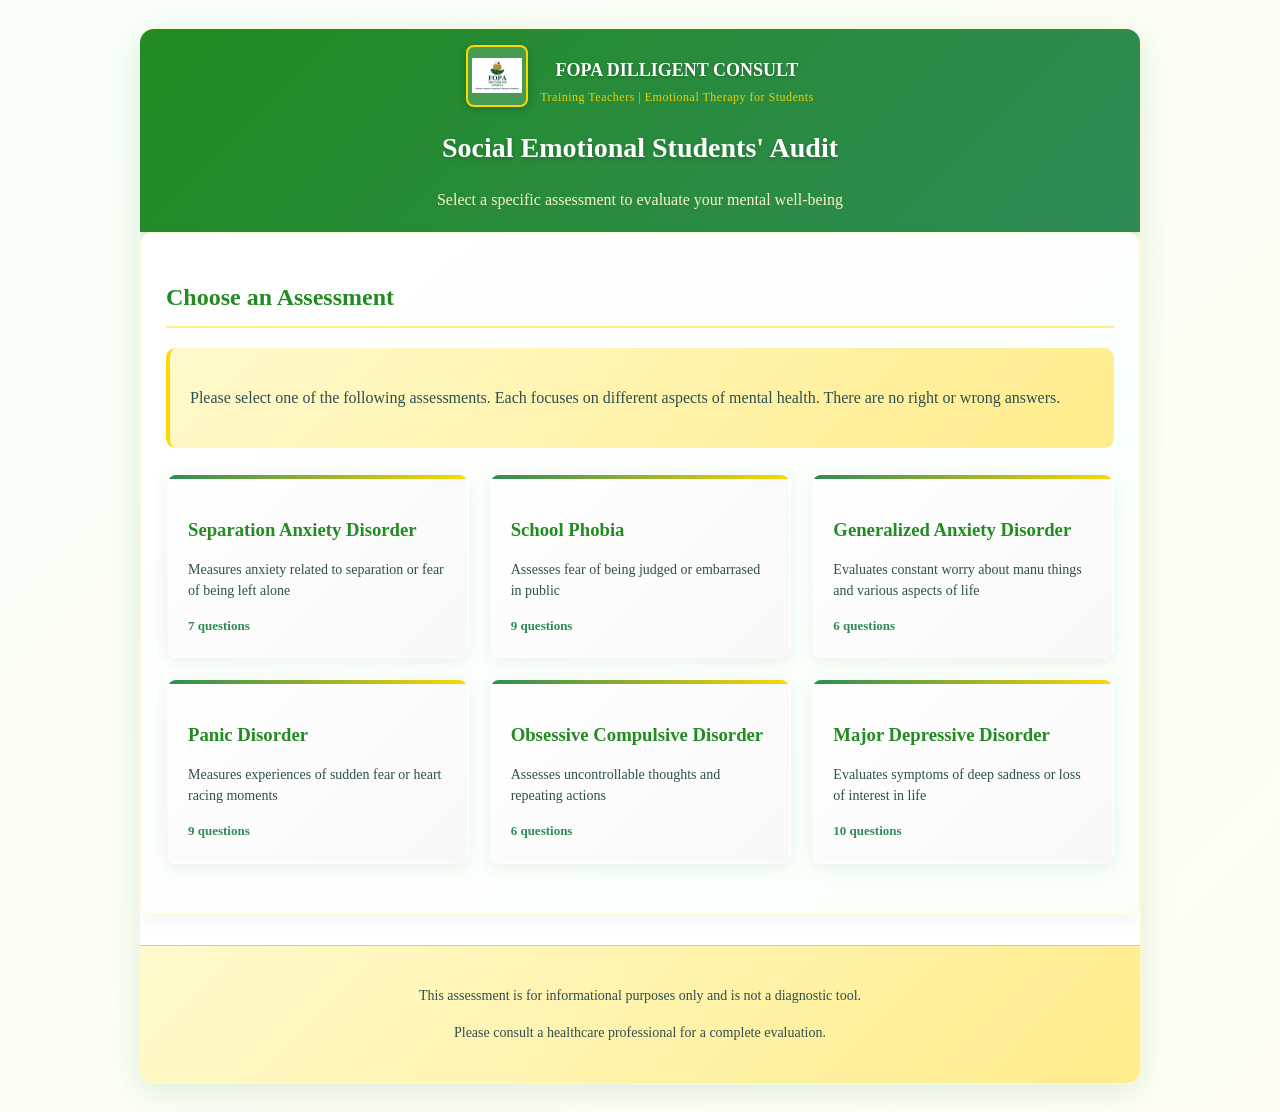
==== commit 21c2370a: "fith commit" ====
--- a/index.html
+++ b/index.html
@@ -3,34 +3,487 @@
 <head>
     <meta charset="UTF-8">
     <meta name="viewport" content="width=device-width, initial-scale=1.0">
-    <title>Login</title>
-    <style>
-        body { font-family: Arial, sans-serif; background: #f7f7f7; }
-        .container { max-width: 350px; margin: 60px auto; background: #fff; padding: 30px 25px 20px 25px; border-radius: 8px; box-shadow: 0 2px 8px #ccc; }
-        h2 { text-align: center; margin-bottom: 20px; }
-        form { display: flex; flex-direction: column; gap: 15px; }
-        label { font-weight: 500; margin-bottom: 5px; }
-        input[type="text"], input[type="password"] { padding: 8px; border: 1px solid #ccc; border-radius: 4px; }
-        button[type="submit"] { background: #1976d2; color: #fff; border: none; padding: 10px; border-radius: 4px; font-size: 16px; cursor: pointer; }
-        button[type="submit"]:hover { background: #1565c0; }
-        .switch { text-align: center; margin-top: 10px; font-size: 15px; }
-        .switch a { color: #1976d2; text-decoration: none; }
-        .switch a:hover { text-decoration: underline; }
-    </style>
+    <title>Social Emotional Students' Audit</title>
+    <link rel="stylesheet" href="style.css">
 </head>
 <body>
     <div class="container">
-        <h2>Login</h2>
-        <form action="/login" method="post">
-            <label for="uname">Username</label>
-            <input type="text" name="uname" id="uname" required>
-            <label for="pword">Password</label>
-            <input type="password" name="pword" id="pword" required>
-            <button type="submit"><a style="text-decoration: none;color: white;" href="home.html">Login</a></button>
-        </form>
-        <div class="switch">
-            Don't have an account? <a style="text-decoration: none;color: white;" href="signup.html">Sign Up</a>
+        <header>
+            <div class="logo-container">
+                <img src="WhatsApp Image 2025-09-24 at 12.29.57_2d3b532d.jpg" alt="FOPA DILLIGENT CONSULT Logo" class="logo">
+                <div class="logo-text">
+                    <h1>FOPA DILLIGENT CONSULT</h1>
+                    <p class="organization-tagline">Training Teachers | Emotional Therapy for Students </p>
+                </div>  
+            </div>  
+            <h1>Social Emotional Students' Audit</h1>
+            <p class="tagline">Select a specific assessment to evaluate your mental well-being</p>
+        </header>
+        
+        <div class="content">
+            <div id="test-selection-section">
+                <div class="section">
+                    <h2>Choose an Assessment</h2>
+                    <div class="instructions">
+                        <p>Please select one of the following assessments. Each focuses on different aspects of mental health. There are no right or wrong answers.</p>
+                    </div>
+                    
+                    <div class="test-grid">
+                        <div class="test-card" onclick="selectTest('separation')">
+                            <h3>Separation Anxiety Disorder</h3>
+                            <p>Measures anxiety related to separation or fear of being left alone</p>
+                            <div class="questions-count">7 questions</div>
+                        </div>
+                        
+                        <div class="test-card" onclick="selectTest('social')">
+                            <h3>School Phobia</h3>
+                            <p>Assesses fear of being judged or embarrased in public</p>
+                            <div class="questions-count">9 questions</div>
+                        </div>
+                        
+                        <div class="test-card" onclick="selectTest('generalized')">
+                            <h3>Generalized Anxiety Disorder</h3>
+                            <p>Evaluates constant worry about manu things and various aspects of life</p>
+                            <div class="questions-count">6 questions</div>
+                        </div>
+                        
+                        <div class="test-card" onclick="selectTest('panic')">
+                            <h3>Panic Disorder</h3>
+                            <p>Measures experiences of sudden fear or heart racing moments</p>
+                            <div class="questions-count">9 questions</div>
+                        </div>
+                        
+                        <div class="test-card" onclick="selectTest('ocd')">
+                            <h3>Obsessive Compulsive Disorder</h3>
+                            <p>Assesses uncontrollable thoughts and repeating actions</p>
+                            <div class="questions-count">6 questions</div>
+                        </div>
+                        
+                        <div class="test-card" onclick="selectTest('depression')">
+                            <h3>Major Depressive Disorder</h3>
+                            <p>Evaluates symptoms of deep sadness or loss of interest in life</p>
+                            <div class="questions-count">10 questions</div>
+                        </div>
+                    </div>
+                </div>
+            </div>
+            
+            <div id="survey-section" class="hidden">
+                <div class="section">
+                    <h2 id="current-test-title">Test Title</h2>
+                    
+                    <div class="progress-container">
+                        <div class="progress-text">Progress: <span id="progress-text">0%</span></div>
+                        <div class="progress-bar">
+                            <div class="progress" id="progress"></div>
+                        </div>
+                    </div>
+                    
+                    <div id="questions-container">
+                    </div>
+                    
+                    <div class="nav-buttons">
+                        <button id="prev-btn" class="secondary-btn" disabled>Previous</button>
+                        <button id="next-btn">Next Question</button>
+                    </div>
+                </div>
+            </div>
+            
+            <div id="completion-section" class="hidden">
+                <div class="section">
+                    <h2>Assessment Complete</h2>
+                    <p>Thank you for completing the assessment. Your responses have been recorded.</p>
+                    
+                    <div class="results">
+                        <h3>Your Results</h3>
+                        <p id="results-content">Based on your responses, you may be experiencing some symptoms. It's important to consult with a mental health professional for a complete evaluation.</p>
+                    </div>
+                    
+                    <div class="nav-buttons">
+                        <button id="new-test-btn" class="secondary-btn">Take Another Test</button>
+                        <button id="finish-btn">Finish</button>
+                    </div>
+                </div>
+            </div>
         </div>
+        
+        <footer>
+            <p>This assessment is for informational purposes only and is not a diagnostic tool.</p>
+            <p>Please consult a healthcare professional for a complete evaluation.</p>
+        </footer>
     </div>
+
+    <script>
+        // Scoring interpretation data
+        const scoringRanges = {
+            separation: {
+                ranges: [
+                    { min: 0, max: 5, stage: "Normal Stage", message: "Your results show that you feel okay most days. You are managing separation anxiety (fear of being left alone) very well, and can cope with school and social life." },
+                    { min: 6, max: 10, stage: "Mild Stage", message: "Your results show that you're struggling a bit more than usual. Some signs of separation anxiety (fear of being left alone) are beginning to show (manifest) but they are still manageable." },
+                    { min: 11, max: 16, stage: "Elevated Stage", message: "Your results show that separation anxiety (fear of being left alone) is becoming more serious and it's affecting your school life (i.e., academics, behaviour, relational adjustments)." },
+                    { min: 17, max: 21, stage: "Clinical/Counselling Stage", message: "Your results show that your separation anxiety (fear of being left alone) has become severe or extreme making school life very difficult. You may require a professional help including counselling and medical intervention." },
+
+                ],
+                maxScore: 21 // 7 questions, max score 3 each
+            },
+            social: {
+                ranges: [
+                    { min: 0, max: 6, stage: "Normal Stage", message: "Your results show that you feel okay most days. You are managing your fear of being judged or embarrassed in public very well, and can cope with school and social life." },
+                    { min: 7, max: 13, stage: "Mild Stage", message: "Your results show that you're struggling a bit more than usual. Some signs of social phobia (fear of being judged or embarrassed in public) are beginning to show (manifest) but they are still manageable." },
+                    { min: 14, max: 20, stage: "Elevated Stage", message: "Your results show that social phobia (fear of being judged or embarrassed in public) is becoming more serious and it's affecting your school life (i.e., academics, behaviour, relational adjustments)." },
+                    { min: 21, max: 27, stage: "Clinical/Counselling Stage", message: "Your results show that your social phobia (fear of being judged or embarrassed in public) has become severe or extreme making school life very difficult. You may require a professional help including counselling and medical intervention." },
+                ],
+                maxScore: 27 // 9 questions, max score 3 each
+            },
+            generalized: {
+                ranges: [
+            { min: 0, max: 4, stage: "Normal Stage", message: "Your results show that you feel okay most days. You are managing your possible worry about many things that may happen particularly in school." },
+            { min: 5, max: 9, stage: "Mild Stage", message: "Your results show that you're struggling a bit more than usual. Some signs of constant worrying are beginning to show but they are still manageable with the right help." },
+            { min: 10, max: 13, stage: "Elevated Stage", message: "Your results show that your constant worry about many things is becoming more serious and may be affecting your school life and relationships (academics, behaviour, relational adjustments)." },
+            { min: 14, max: 18, stage: "Clinical/Counselling Stage", message: "Your results show that your constant worrying about many things has become severe and profound making school life very difficult. You may require a professional help including counselling and medical intervention." }
+                ],
+                maxScore: 18 // 6 questions, max score 3 each
+            },
+            panic: {
+                ranges: [
+            { min: 0, max: 6, stage: "Normal Stage", message: "Your results show that you feel okay most days. You are managing your sudden fear attacks, and you are able to cope with school and social life." },
+            { min: 7, max: 13, stage: "Mild Stage", message: "Your results show that you're struggling a bit more than usual. Some signs of sudden fear attacks or panic disorder are beginning to manifest but they are still manageable." },
+            { min: 14, max: 20, stage: "Elevated Stage", message: "Your results show that sudden fear attacks or heart racing moments are becoming more serious and may be affecting your school life and social interaction (i.e., academics, behaviour, relational adjustments)." },
+            { min: 21, max: 27, stage: "Clinical/Counselling Stage", message: "Your results show that your sudden fear attacks or heart racing moments has become severe or extreme making school life very difficult. You may require a professional help including counselling and medical intervention." }
+                ],
+                maxScore: 27 // 9 questions, max score 3 each
+            },
+            ocd: {
+                ranges: [
+            { min: 0, max: 4, stage: "Normal Stage", message: "Your results indicate that you feel okay most days. You have little to no symptoms of uncontrollable thoughts and you are coping very well with school life." },
+            { min: 5, max: 9, stage: "Mild Stage", message: "Your results show that you may be struggling with repetitive thoughts. Some signs of obsessive-compulsive disorder may be manifesting but they are still manageable." },
+            { min: 10, max: 13, stage: "Elevated Stage", message: "Your results show that uncontrollable thoughts and ideation are becoming more serious and may be affecting your school life and social interaction (i.e., academics, behaviour, relational adjustments)." },
+            { min: 14, max: 18, stage: "Clinical/Counselling Stage", message: "Your results show that uncontrollable thoughts have become severe or extreme making school life very difficult. You may require a professional help including counselling and medical intervention." }
+                ],
+                maxScore: 18 // 6 questions, max score 3 each
+            },
+            depression: {
+                ranges: [
+            { min: 0, max: 7, stage: "Normal Stage", message: "Your results indicate that you feel most days. You have little to no symptoms of deep sadness or loss of interest in life generally." },
+            { min: 8, max: 15, stage: "Mild Stage", message: "Your results show that you may be struggling with major depressive disorder. Some symptoms of deep sadness or loss of interest in life may be showing but they are still manageable." },
+            { min: 16, max: 22, stage: "Elevated Stage", message: "Your results show that your loss of interest in life or deep sadness is becoming more serious and may be affecting your school life and social interaction (i.e., academics, behaviour, relational adjustments)." },
+            { min: 23, max: 30, stage: "Counselling/Clinical Stage", message: "Your results show that your loss of interest in life has become severe or extreme making school and social life very difficult. You may require a professional help including counselling and medical intervention." }
+                ],
+                maxScore: 30 // 10 questions, max score 3 each
+            }
+
+        };
+
+        // Test data
+        const tests = {
+            separation: {
+                title: "Separation Anxiety Disorder",
+                questions: [
+                    "I would feel afraid of being on my own at home",
+                    "I worry about being away from my parents",
+                    "I feel scared if I have to sleep on my own",
+                    "I have trouble going to school in the mornings because i feel nervous or afraid",
+                    "I am afraid of being in a crowded place(like morning assembly, dining hall, house meetings, church service, entertainment)",
+                    "I worry when I go to bed at night",
+                    "I will often be scared if I had to stay away from home overnight"
+                ]
+            },
+            social: {
+                title: "School Phobia",
+                questions: [
+                    "I worry when I think I have done poorly at something such as class test and examination",
+                    "I feel worried when I have to take a class test",
+                    "I feel worried when i think someone is angry with me",
+                    "I worry that I will do badly at my school work",
+                    "I worry I might look foolish in the eyes of others",
+                    "I worry about making mistakes and being mocked",
+                    "I worry what other people think of me",
+                    "I feel afraid if I have to talk in front of my class",
+                    "I feel afraid that I will make mistakes in front of people"
+                ]
+            },
+            generalized: {
+                title: "Generalized Anxiety Disorder",
+                questions: [
+                    "I worry about things",
+                    "I worry that something awful will happen to someone in my family",
+                    "I worry that bad things will happen to me",
+                    "I worry that something bad will happen",
+                    "I worry about what is going to happen",
+                    "I think about death"
+                ]
+            },
+            panic: {
+                title: "Panic Disorder",
+                questions: [
+                    "When I have a problem, I get a funny feeling in my stomach",
+                    "I suddenly have difficulty breathing for no reason",
+                    "When I have a problem, my heart beats really fast",
+                    "I suddenly start to tremble or shake when there is no reason for this",
+                    "After I have a problem, I feel shaky",
+                    "I get really scared for no reason at all",
+                    "I get dizzy or faint when there is no reason for this",
+                    "My heart suddenly starts to beat too quickly for no reason",
+                    "I get a scared feeling when there is no reason for that"
+                ]
+            },
+            ocd: {
+                title: "Obsessive-Compulsive Disorder",
+                questions: [
+                    "I get bothered by bad or silly thoughts or pictures in my mind",
+                    "I have to check that I have done things right (like the switch is off, or the door is locked)",
+                    "I can't seem to get bad or silly thoughts out of my head",
+                    "I have to think of special thoughts (like numbers or words) to stop bad things from happening",
+                    "I have to do some things over and over again (like washing my hands, cleaning or putting things in a certain order)",
+                    "I have to do some things in just the right way to stop bad things from happening"
+                ]
+            },
+            depression: {
+                title: "Major Depressive Disorder",
+                questions: [
+                    "I feel sad or empty",
+                    "Nothing is much fun anymore",
+                    "I have trouble sleeping",
+                    "I have problems with my appetite",
+                    "I have no energy for things",
+                    "I feel guilty",
+                    "I cannot think clearly",
+                    "I feel worthless",
+                    "I feel like I do not want to move",
+                    "I feel restless"
+                ]
+            }
+        };
+
+        const options = ["Never", "Sometimes", "Often", "Always"];
+        let currentTest = null;
+        let currentQuestion = 0;
+        let responses = {};
+        
+        // Select a test to take
+        function selectTest(testId) {
+            currentTest = testId;
+            currentQuestion = 0;
+            responses = {};
+            
+            // Update UI
+            document.getElementById('test-selection-section').classList.add('hidden');
+            document.getElementById('survey-section').classList.remove('hidden');
+            document.getElementById('current-test-title').textContent = tests[testId].title;
+            
+            // Display first question
+            displayQuestion();
+        }
+        
+        // Display current question
+        function displayQuestion() {
+            const container = document.getElementById('questions-container');
+            container.innerHTML = '';
+            
+            // Add question
+            const questionElem = document.createElement('div');
+            questionElem.className = 'question';
+            
+            const questionNumber = document.createElement('div');
+            questionNumber.className = 'question-number';
+            questionNumber.textContent = `Question ${currentQuestion + 1} of ${tests[currentTest].questions.length}`;
+            questionElem.appendChild(questionNumber);
+            
+            const questionText = document.createElement('div');
+            questionText.className = 'question-text';
+            questionText.textContent = tests[currentTest].questions[currentQuestion];
+            questionElem.appendChild(questionText);
+            
+            container.appendChild(questionElem);
+            
+            // Add options
+            const optionsContainer = document.createElement('div');
+            optionsContainer.className = 'options';
+            
+            options.forEach((option, index) => {
+                const optionDiv = document.createElement('div');
+                optionDiv.className = 'option';
+                
+                const input = document.createElement('input');
+                input.type = 'radio';
+                input.name = 'response';
+                input.value = index;
+                input.id = `option-${index}`;
+                
+                if (responses[currentQuestion] === index) {
+                    input.checked = true;
+                }
+                
+                input.addEventListener('change', () => {
+                    responses[currentQuestion] = index;
+                    updateNavigation();
+                });
+                
+                const label = document.createElement('label');
+                label.htmlFor = `option-${index}`;
+                label.textContent = option;
+                
+                optionDiv.appendChild(input);
+                optionDiv.appendChild(label);
+                optionsContainer.appendChild(optionDiv);
+            });
+            
+            container.appendChild(optionsContainer);
+            
+            // Update progress
+            updateProgress();
+            
+            // Update navigation buttons
+            updateNavigation();
+        }
+        
+        // Update progress bar
+        function updateProgress() {
+            const progress = ((currentQuestion + 1) / tests[currentTest].questions.length) * 100;
+            document.getElementById('progress').style.width = `${progress}%`;
+            document.getElementById('progress-text').textContent = `${Math.round(progress)}%`;
+        }
+        
+        // Update navigation buttons
+        function updateNavigation() {
+            const prevBtn = document.getElementById('prev-btn');
+            const nextBtn = document.getElementById('next-btn');
+            
+            // Enable/disable previous button
+            prevBtn.disabled = currentQuestion === 0;
+
+            // Enable/disable next button based on whether current question is answered
+            const isAnswered = responses[currentQuestion] !== undefined && responses[currentQuestion] !== null;
+            nextBtn.disabled = !isAnswered;
+            
+            // Update next button text if at the last question
+            if (currentQuestion === tests[currentTest].questions.length - 1) {
+                nextBtn.textContent = 'Finish Test';
+            } else {
+                nextBtn.textContent = 'Next Question';
+            }
+        }
+        
+        // Navigate to next question
+        function nextQuestion() {
+            // Check if current question has been answered
+            if (responses[currentQuestion] === undefined || responses[currentQuestion] === null) {
+                alert('Please select an answer before proceeeding.');
+                return
+            }
+
+            if (currentQuestion === tests[currentTest].questions.length - 1) {
+                // Finished the test
+                completeTest();
+                return;
+            }
+            
+            currentQuestion++;
+            displayQuestion();
+        }
+        
+        // Navigate to previous question
+        function prevQuestion() {
+            if (currentQuestion > 0) {
+                currentQuestion--;
+                displayQuestion();
+            }
+        }
+        
+        // Complete the test
+        function completeTest() {
+            document.getElementById('survey-section').classList.add('hidden');
+            document.getElementById('completion-section').classList.remove('hidden');
+            
+            // Calculate score based on your point system (Never=0, Sometimes=1, Often=2, Always=3)
+            const score = Object.values(responses).reduce((sum, response) => sum + (response || 0), 0);
+            const maxScore = scoringRanges[currentTest].maxScore;
+
+            // Find the appropriate stage based on score
+            const stageInfo = scoringRanges[currentTest].ranges.find(range => 
+                score >= range.min && score <= range.max
+            ) || scoringRanges[currentTest].ranges[scoringRanges[currentTest].ranges.length - 1];
+
+            // Display results
+            const resultsContent = document.getElementById('results-content');
+            resultsContent.innerHTML = `
+                <div class="score-display">
+                    <h4>Your Score: ${score} out of ${maxScore}</h4>
+                    <div class="stage-indicator ${stageInfo.stage.toLowerCase().replace('/', '-').replace(' ', '-')}">
+                        <strong>${stageInfo.stage}</strong>
+                    </div>
+                </div>
+                <div class="interpretation">
+                    <p>${stageInfo.message}</p>
+                </div>
+                <div class="score-breakdown">
+                    <p><strong>Score Interpretation:</strong></p>
+                    <p>${score} points: ${getScoreDescription(score, currentTest)}</p>
+                </div>
+            `;
+            
+            // Send data to backend
+            sendResultsToBackend(score, stageInfo.stage);
+        }
+
+        // Helper function to get score description
+        function getScoreDescription(score, testType) {
+             const ranges = scoringRanges[testType].ranges;
+            for (let range of ranges) {
+                if (score >= range.min && score <= range.max) {
+                    return `This falls within the ${range.stage} range (${range.min}-${range.max} points)`;
+                }
+            }
+            return "Score interpretation not available";
+        }
+        
+        // Send results to backend
+        function sendResultsToBackend(score, stage) {
+            const data = {
+                testType: currentTest,
+                testTitle: tests[currentTest].title,
+                responses: responses,
+                score: score,
+                stage: stage,
+                maxScore: scoringRanges[currentTest].maxScore,
+                timestamp: new Date().toISOString()
+            };
+            
+            fetch('http://localhost:5000/save-results', {
+                method: 'POST',
+                headers: {
+                    'Content-Type': 'application/json',
+                },
+                body: JSON.stringify(data),
+            })
+            .then(response => response.json())
+            .then(data => {
+                console.log('Results saved successfully:', data);
+            })
+            .catch((error) => {
+                console.error('Error saving results:', error);
+            });
+        }
+        
+        // Start a new test
+        function newTest() {
+            document.getElementById('completion-section').classList.add('hidden');
+            document.getElementById('test-selection-section').classList.remove('hidden');
+        }
+        
+        // Finish and go back to selection
+        function finishTest() {
+            document.getElementById('completion-section').classList.add('hidden');
+            document.getElementById('test-selection-section').classList.remove('hidden');
+        }
+        
+        // Set up event listeners
+        document.addEventListener('DOMContentLoaded', () => {
+            document.getElementById('next-btn').addEventListener('click', nextQuestion);
+            document.getElementById('prev-btn').addEventListener('click', prevQuestion);
+            document.getElementById('new-test-btn').addEventListener('click', newTest);
+            document.getElementById('finish-btn').addEventListener('click', finishTest);
+        });
+    </script>
 </body>
 </html>
--- a/style.css
+++ b/style.css
@@ -0,0 +1,523 @@
+/* Green and Yellow Color Scheme to match your image */
+:root {
+    --primary-green: #2e8b57;      /* Forest green - main brand color */
+    --secondary-green: #3cb371;    /* Medium sea green - accents */
+    --accent-yellow: #ffd700;      /* Golden yellow - highlights */
+    --light-yellow: #fffacd;       /* Lemon chiffon - backgrounds */
+    --dark-green: #228b22;         /* Forest green darker - text accents */
+    --warm-yellow: #ffec8b;        /* Light goldenrod - secondary backgrounds */
+    --text-dark: #2f4f4f;          /* Dark slate gray - main text */
+}
+
+/* Header with gradient background */
+header {
+    background: linear-gradient(135deg, var(--dark-green) 0%, var(--primary-green) 100%);
+    color: white;
+    padding: 15px 30px;
+    text-align: center;
+    box-shadow: 0 4px 12px rgba(34, 139, 34, 0.3);
+}
+
+/* Option 5: Balanced compact logo design */
+.logo-container {
+    display: flex;
+    align-items: center;
+    justify-content: center;
+    gap: 12px;
+    margin-bottom: 15px;
+}
+
+.logo {
+    width: 50px;
+    height: 50px;
+    border-radius: 8px;
+    object-fit: contain;
+    background: rgba(255, 255, 255, 0.15);
+    padding: 4px;
+    border: 2px solid var(--accent-yellow);
+    box-shadow: 0 2px 8px rgba(0, 0, 0, 0.2);
+}
+
+.logo-text h1 {
+    font-size: 18px;
+    margin-bottom: 3px;
+    color: white;
+    font-weight: 600;
+    text-shadow: 0 1px 3px rgba(0, 0, 0, 0.3);
+}
+
+.organization-tagline {
+    font-size: 12px;
+    opacity: 0.9;
+    margin: 0;
+    color: var(--accent-yellow);
+    font-weight: 400;
+    letter-spacing: 0.5px;
+}
+
+/* Main header content */
+header h1 {
+    font-size: 28px;
+    margin-bottom: 8px;
+    color: white;
+    text-shadow: 0 2px 4px rgba(0, 0, 0, 0.2);
+    font-weight: 700;
+}
+
+header .tagline {
+    font-size: 16px;
+    opacity: 0.95;
+    font-weight: 300;
+    color: var(--light-yellow);
+    margin-bottom: 5px;
+}
+
+/* Body and container */
+body {
+    background: linear-gradient(135deg, #f8fff8 0%, #fffef0 100%);
+    color: var(--text-dark);
+    line-height: 1.6;
+    min-height: 100vh;
+    padding: 20px;
+}
+
+.container {
+    max-width: 1000px;
+    margin: 0 auto;
+    background: white;
+    border-radius: 15px;
+    box-shadow: 0 8px 32px rgba(46, 139, 87, 0.15);
+    overflow: hidden;
+    border: 1px solid var(--light-yellow);
+}
+
+/* Sections */
+.section {
+    margin-bottom: 30px;
+    padding: 25px;
+    border-radius: 12px;
+    background: linear-gradient(135deg, #ffffff 0%, #fafffa 100%);
+    box-shadow: 0 4px 15px rgba(46, 139, 87, 0.08);
+    border: 1px solid var(--light-yellow);
+}
+
+h2 {
+    color: var(--dark-green);
+    margin-bottom: 20px;
+    padding-bottom: 10px;
+    border-bottom: 2px solid var(--warm-yellow);
+    font-weight: 600;
+}
+
+h3 {
+    color: var(--primary-green);
+    margin: 20px 0 15px;
+    font-weight: 600;
+}
+
+/* Instructions */
+.instructions {
+    background: linear-gradient(135deg, var(--light-yellow) 0%, var(--warm-yellow) 100%);
+    padding: 20px;
+    border-radius: 10px;
+    margin-bottom: 25px;
+    font-size: 16px;
+    line-height: 1.7;
+    border-left: 4px solid var(--accent-yellow);
+    color: var(--text-dark);
+}
+
+/* Test cards */
+.test-grid {
+    display: grid;
+    grid-template-columns: repeat(auto-fill, minmax(300px, 1fr));
+    gap: 20px;
+    margin: 25px 0;
+}
+
+.test-card {
+    background: linear-gradient(135deg, #ffffff 0%, #f8f8f8 100%);
+    border-radius: 10px;
+    padding: 20px;
+    box-shadow: 0 4px 15px rgba(46, 139, 87, 0.1);
+    transition: all 0.3s ease;
+    cursor: pointer;
+    border: 2px solid transparent;
+    position: relative;
+    overflow: hidden;
+}
+
+.test-card::before {
+    content: '';
+    position: absolute;
+    top: 0;
+    left: 0;
+    right: 0;
+    height: 4px;
+    background: linear-gradient(90deg, var(--primary-green), var(--accent-yellow));
+}
+
+.test-card:hover {
+    border-color: var(--primary-green);
+    transform: translateY(-5px);
+    box-shadow: 0 8px 25px rgba(46, 139, 87, 0.2);
+}
+
+.test-card h3 {
+    color: var(--dark-green);
+    margin-bottom: 10px;
+}
+
+.test-card p {
+    color: var(--text-dark);
+    font-size: 14px;
+    margin-bottom: 15px;
+    line-height: 1.5;
+}
+
+.questions-count {
+    color: var(--primary-green);
+    font-weight: 600;
+    font-size: 13px;
+}
+
+/* Progress bar */
+.progress-container {
+    margin: 30px 0;
+}
+
+.progress-text {
+    text-align: center;
+    margin-bottom: 10px;
+    font-weight: 600;
+    color: var(--primary-green);
+}
+
+.progress-bar {
+    height: 12px;
+    background-color: var(--light-yellow);
+    border-radius: 10px;
+    overflow: hidden;
+    border: 1px solid var(--warm-yellow);
+}
+
+.progress {
+    height: 100%;
+    background: linear-gradient(135deg, var(--primary-green) 0%, var(--accent-yellow) 100%);
+    width: 0%;
+    transition: width 0.5s ease;
+    border-radius: 10px;
+}
+
+/* Questions */
+.question {
+    margin-bottom: 25px;
+    padding-bottom: 20px;
+    border-bottom: 1px solid var(--light-yellow);
+}
+
+.question-number {
+    font-weight: 600;
+    color: var(--primary-green);
+    margin-bottom: 10px;
+    font-size: 14px;
+}
+
+.question-text {
+    font-weight: 500;
+    margin-bottom: 15px;
+    font-size: 17px;
+    color: var(--text-dark);
+}
+
+/* Options */
+.options {
+    display: grid;
+    grid-template-columns: repeat(4, 1fr);
+    gap: 10px;
+}
+
+.option {
+    display: flex;
+    flex-direction: column;
+    align-items: center;
+    padding: 10px;
+    border-radius: 8px;
+    transition: background-color 0.3s;
+}
+
+.option:hover {
+    background-color: var(--light-yellow);
+}
+
+.option input[type="radio"] {
+    margin-bottom: 8px;
+    transform: scale(1.4);
+    cursor: pointer;
+    accent-color: var(--primary-green);
+}
+
+.option input[type="radio"]:checked {
+    accent-color: var(--accent-yellow);
+}
+
+.option label {
+    font-size: 14px;
+    text-align: center;
+    cursor: pointer;
+    font-weight: 500;
+    color: var(--text-dark);
+}
+
+.option input[type="radio"]:checked + label {
+    color: var(--primary-green);
+    font-weight: 600;
+}
+
+/* Buttons */
+.nav-buttons {
+    display: flex;
+    justify-content: space-between;
+    margin-top: 30px;
+}
+
+button {
+    background: linear-gradient(135deg, var(--primary-green) 0%, var(--secondary-green) 100%);
+    color: white;
+    border: none;
+    padding: 14px 28px;
+    border-radius: 8px;
+    cursor: pointer;
+    font-size: 16px;
+    font-weight: 600;
+    transition: all 0.3s ease;
+    box-shadow: 0 4px 12px rgba(46, 139, 87, 0.3);
+    position: relative;
+    overflow: hidden;
+}
+
+button::before {
+    content: '';
+    position: absolute;
+    top: 0;
+    left: -100%;
+    width: 100%;
+    height: 100%;
+    background: linear-gradient(90deg, transparent, rgba(255, 255, 255, 0.2), transparent);
+    transition: left 0.5s;
+}
+
+button:hover::before {
+    left: 100%;
+}
+
+button:hover {
+    transform: translateY(-2px);
+    box-shadow: 0 6px 20px rgba(46, 139, 87, 0.4);
+}
+
+button:disabled {
+    background: #cccccc;
+    cursor: not-allowed;
+    transform: none;
+    box-shadow: none;
+}
+
+button:disabled:hover::before {
+    left: -100%;
+}
+
+.secondary-btn {
+    background: var(--light-yellow);
+    color: var(--dark-green);
+    border: 2px solid var(--accent-yellow);
+    box-shadow: 0 2px 8px rgba(255, 215, 0, 0.3);
+}
+
+.secondary-btn:hover {
+    background: var(--accent-yellow);
+    color: var(--dark-green);
+}
+
+/* Results section */
+.results {
+    background: linear-gradient(135deg, var(--light-yellow) 0%, #f9f9f9 100%);
+    padding: 25px;
+    border-radius: 10px;
+    margin-top: 30px;
+    border-left: 4px solid var(--accent-yellow);
+}
+
+.score-display {
+    text-align: center;
+    margin-bottom: 20px;
+    padding: 15px;
+    background: white;
+    border-radius: 8px;
+    box-shadow: 0 2px 10px rgba(46, 139, 87, 0.1);
+}
+
+.stage-indicator {
+    padding: 12px;
+    border-radius: 8px;
+    margin: 15px 0;
+    font-size: 18px;
+    font-weight: 600;
+}
+
+.normal-stage {
+    background: linear-gradient(135deg, #f0fff0 0%, #e0ffe0 100%);
+    color: var(--dark-green);
+    border: 2px solid #98fb98;
+}
+
+.mild-stage {
+    background: linear-gradient(135deg, #fffacd 0%, #fff8dc 100%);
+    color: #b8860b;
+    border: 2px solid var(--accent-yellow);
+}
+
+.elevated-stage {
+    background: linear-gradient(135deg, #ffebcd 0%, #ffe4b5 100%);
+    color: #daa520;
+    border: 2px solid #ffa500;
+}
+
+.clinical-counselling-stage, .counselling-clinical-stage {
+    background: linear-gradient(135deg, #fff0f5 0%, #ffe4e1 100%);
+    color: #b22222;
+    border: 2px solid #ff69b4;
+}
+
+.interpretation {
+    background: rgba(255, 255, 255, 0.7);
+    padding: 15px;
+    border-radius: 8px;
+    margin: 15px 0;
+    line-height: 1.6;
+    border-left: 3px solid var(--primary-green);
+}
+
+.score-breakdown {
+    background: var(--light-yellow);
+    padding: 15px;
+    border-radius: 8px;
+    margin: 15px 0;
+    border: 1px solid var(--warm-yellow);
+}
+
+/* Footer */
+footer {
+    text-align: center;
+    padding: 25px;
+    background: linear-gradient(135deg, var(--light-yellow) 0%, var(--warm-yellow) 100%);
+    color: var(--text-dark);
+    font-size: 14px;
+    border-top: 1px solid var(--accent-yellow);
+}
+
+.hidden {
+    display: none;
+}
+
+/* Mobile responsiveness */
+@media (max-width: 768px) {
+    .logo-container {
+        gap: 8px;
+        margin-bottom: 10px;
+    }
+    
+    .logo {
+        width: 40px;
+        height: 40px;
+    }
+    
+    .logo-text h1 {
+        font-size: 16px;
+    }
+    
+    .organization-tagline {
+        font-size: 11px;
+    }
+    
+    header {
+        padding: 12px 20px;
+    }
+    
+    header h1 {
+        font-size: 24px;
+    }
+    
+    header .tagline {
+        font-size: 14px;
+    }
+    
+    .test-grid {
+        grid-template-columns: 1fr;
+        gap: 15px;
+    }
+    
+    .options {
+        grid-template-columns: repeat(2, 1fr);
+        gap: 15px;
+    }
+    
+    button {
+        padding: 12px 20px;
+        font-size: 15px;
+    }
+    
+    .content {
+        padding: 20px;
+    }
+    
+    .section {
+        padding: 20px;
+    }
+    
+    .nav-buttons {
+        flex-direction: column;
+        gap: 10px;
+    }
+    
+    .nav-buttons button {
+        width: 100%;
+    }
+}
+
+@media (max-width: 480px) {
+    body {
+        padding: 10px;
+    }
+    
+    .container {
+        border-radius: 10px;
+    }
+    
+    header {
+        padding: 10px 15px;
+    }
+    
+    .logo-text h1 {
+        font-size: 14px;
+    }
+    
+    header h1 {
+        font-size: 20px;
+    }
+    
+    .options {
+        grid-template-columns: 1fr;
+        gap: 10px;
+    }
+    
+    .option {
+        flex-direction: row;
+        justify-content: flex-start;
+        gap: 10px;
+    }
+    
+    .option input[type="radio"] {
+        margin-bottom: 0;
+    }
+}
